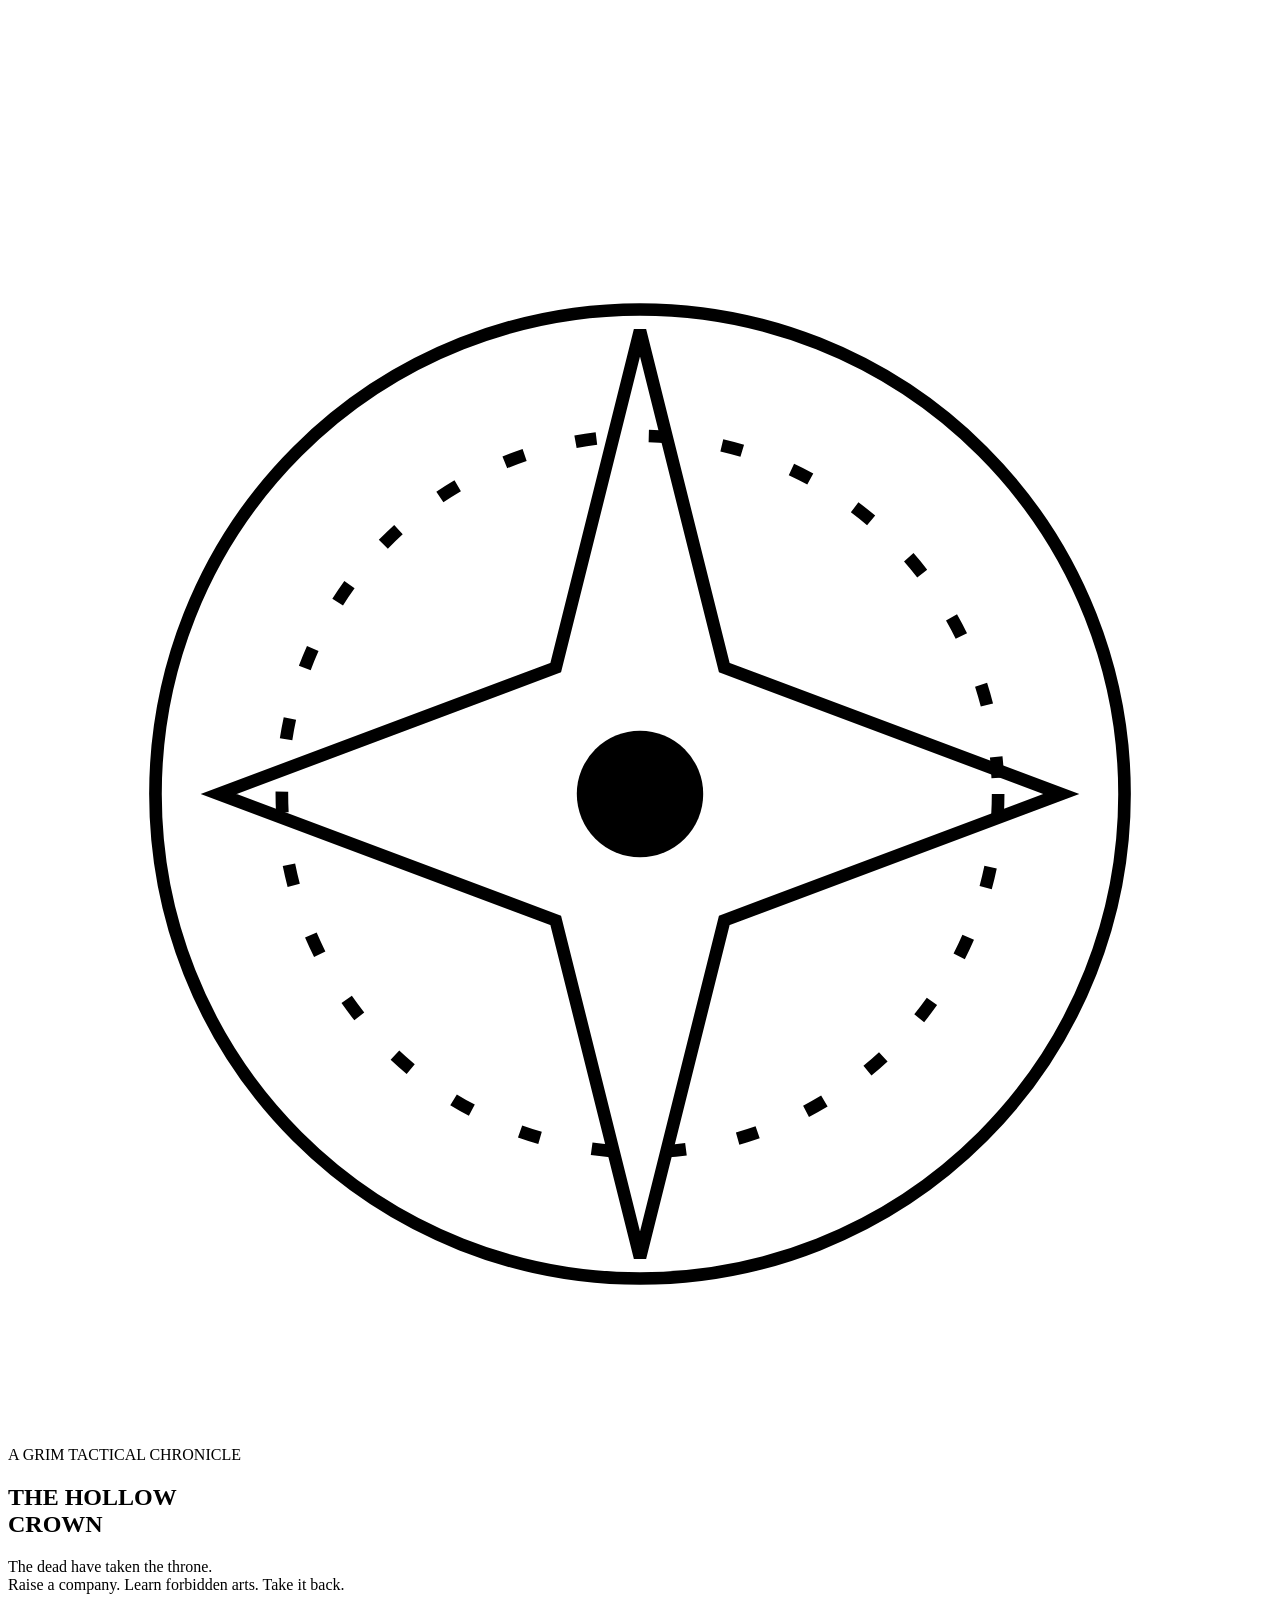
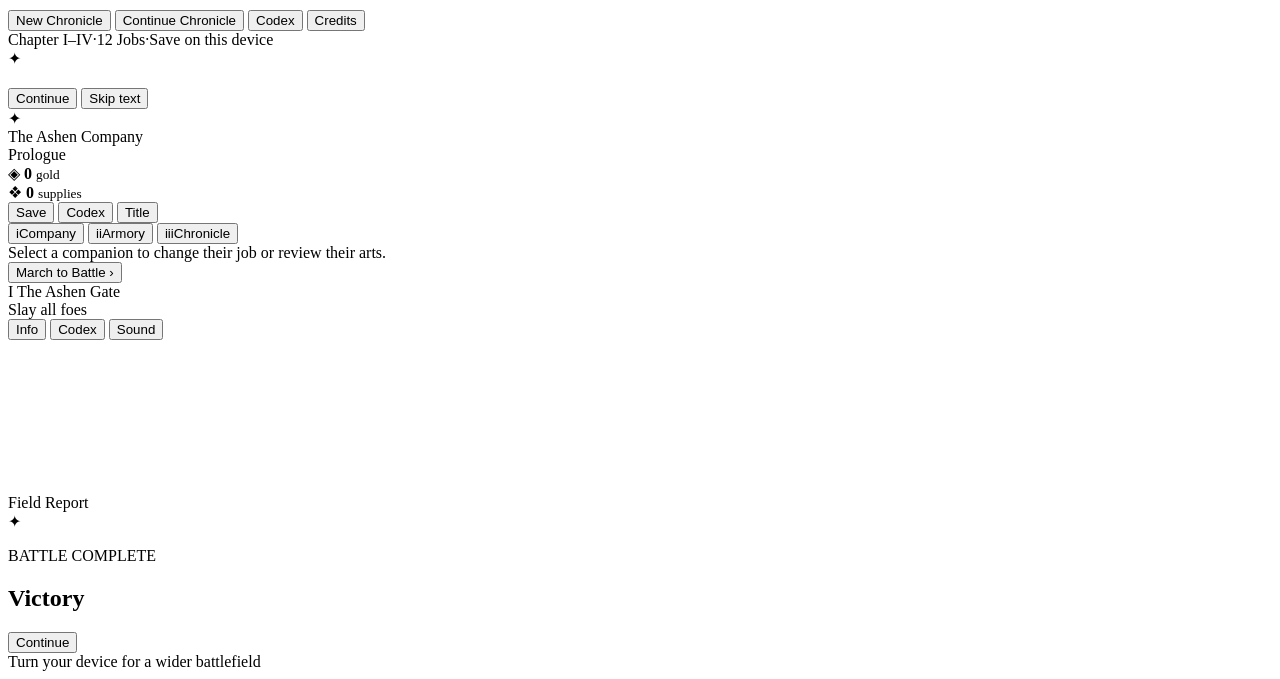
==== index.html @ 1376eee5 "Save source and v2 conversation for issue #1 Run: 41959794623 Generation: 41959794623-1793848518021" ====
<!DOCTYPE html>
<html lang="en">
<head>
  <meta charset="UTF-8" />
  <meta name="viewport" content="width=device-width, initial-scale=1.0, maximum-scale=1.0, user-scalable=no, viewport-fit=cover" />
  <meta name="theme-color" content="#08070a" />
  <meta name="description" content="The Hollow Crown — a dark tactical RPG of crumbling kingdoms, forbidden jobs, and brutal grid warfare." />
  <title>The Hollow Crown — A Grim Tactical Chronicle</title>
  <link rel="stylesheet" href="css/style.css" />
</head>
<body>
  <div id="app">

    <!-- ============ TITLE ============ -->
    <section id="title-screen" class="screen active">
      <canvas id="title-canvas" aria-hidden="true"></canvas>
      <div class="title-fog"></div>
      <div class="title-content">
        <div class="sigil" aria-hidden="true">
          <svg viewBox="0 0 120 120" fill="none" stroke="currentColor" stroke-width="1.2">
            <circle cx="60" cy="60" r="46"/><circle cx="60" cy="60" r="34" stroke-dasharray="2 5"/>
            <path d="M60 16 L68 48 L100 60 L68 72 L60 104 L52 72 L20 60 L52 48 Z"/>
            <circle cx="60" cy="60" r="6" fill="currentColor" stroke="none"/>
          </svg>
        </div>
        <p class="eyebrow">A GRIM TACTICAL CHRONICLE</p>
        <h1 class="game-title">THE HOLLOW<br /><span>CROWN</span></h1>
        <p class="tagline">The dead have taken the throne.<br />Raise a company. Learn forbidden arts. Take it back.</p>
        <nav class="title-menu" aria-label="Main menu">
          <button id="btn-new" class="menu-btn primary">New Chronicle</button>
          <button id="btn-continue" class="menu-btn">Continue Chronicle</button>
          <button id="btn-help" class="menu-btn">Codex</button>
          <button id="btn-credits" class="menu-btn">Credits</button>
        </nav>
        <div class="title-foot">
          <span>Chapter I–IV</span><span class="dot">·</span><span>12 Jobs</span><span class="dot">·</span><span>Save on this device</span>
        </div>
      </div>
      <div class="title-vignette"></div>
    </section>

    <!-- ============ STORY ============ -->
    <section id="story-screen" class="screen">
      <div class="story-frame">
        <div class="story-rune" aria-hidden="true">✦</div>
        <p class="chapter-label" id="story-label"></p>
        <h2 id="story-title"></h2>
        <div class="story-rule"></div>
        <div class="story-text" id="story-text"></div>
        <div class="story-actions">
          <button id="story-next" class="btn gold">Continue</button>
          <button id="story-skip" class="btn ghost">Skip text</button>
        </div>
        <div class="story-progress"><span id="story-progress"></span></div>
      </div>
    </section>

    <!-- ============ CAMP ============ -->
    <section id="camp-screen" class="screen">
      <header class="camp-header">
        <div class="camp-brand">
          <span class="brand-mark">✦</span>
          <div>
            <div class="camp-title">The Ashen Company</div>
            <div class="camp-sub" id="camp-chapter">Prologue</div>
          </div>
        </div>
        <div class="camp-purse">
          <div><span class="coin">◈</span> <strong id="camp-gold">0</strong> <small>gold</small></div>
          <div><span class="flask">❖</span> <strong id="camp-items">0</strong> <small>supplies</small></div>
        </div>
        <div class="camp-tools">
          <button id="btn-save" class="icon-btn" title="Save">Save</button>
          <button id="btn-camp-codex" class="icon-btn" title="Codex">Codex</button>
          <button id="btn-quit" class="icon-btn" title="Title screen">Title</button>
        </div>
      </header>
      <div class="camp-body">
        <nav class="camp-tabs" id="camp-tabs" aria-label="Camp sections">
          <button data-tab="company" class="tab active"><span>i</span>Company</button>
          <button data-tab="armory" class="tab"><span>ii</span>Armory</button>
          <button data-tab="chronicle" class="tab"><span>iii</span>Chronicle</button>
        </nav>
        <div id="camp-content" class="camp-content"></div>
      </div>
      <footer class="camp-footer">
        <div id="camp-hint" class="camp-hint">Select a companion to change their job or review their arts.</div>
        <button id="btn-deploy" class="btn gold deploy-btn">March to Battle <span class="arrow">›</span></button>
      </footer>
    </section>

    <!-- ============ BATTLE ============ -->
    <section id="battle-screen" class="screen">
      <header class="battle-header">
        <div class="battle-id">
          <span class="battle-chapter" id="battle-chapter">I</span>
          <span class="battle-name" id="battle-name">The Ashen Gate</span>
        </div>
        <div class="battle-objective" id="battle-objective">Slay all foes</div>
        <div class="battle-tools">
          <button id="btn-battle-info" class="icon-btn" title="Unit details">Info</button>
          <button id="btn-battle-codex" class="icon-btn" title="Codex">Codex</button>
          <button id="btn-battle-sound" class="icon-btn" title="Sound">Sound</button>
        </div>
      </header>
      <div class="turn-order" id="turn-order" aria-label="Turn order"></div>
      <div class="battle-main">
        <aside id="side-info" class="side-info"></aside>
        <div id="board-wrap" class="board-wrap">
          <canvas id="board"></canvas>
          <div id="turn-banner" class="turn-banner"></div>
          <div id="forecast" class="forecast hidden"></div>
          <div id="battle-hint" class="battle-hint"></div>
          <div id="mobile-info" class="mobile-info"></div>
        </div>
        <aside id="combat-log" class="combat-log">
          <div class="log-head">Field Report</div>
          <div id="log-list" class="log-list"></div>
        </aside>
      </div>
      <div id="action-dock" class="action-dock"></div>
      <div id="toast" class="toast"></div>
    </section>

    <!-- ============ RESULT ============ -->
    <section id="result-screen" class="screen">
      <div class="result-frame">
        <div class="result-mark" id="result-mark">✦</div>
        <p class="chapter-label" id="result-label">BATTLE COMPLETE</p>
        <h2 id="result-title">Victory</h2>
        <div class="story-rule"></div>
        <div id="result-body" class="result-body"></div>
        <div class="story-actions">
          <button id="result-next" class="btn gold">Continue</button>
        </div>
      </div>
    </section>

    <div id="modal-root" class="modal-root hidden" role="dialog" aria-modal="true"></div>
    <div id="rotate-hint" class="rotate-hint">Turn your device for a wider battlefield</div>
  </div>
  <script type="module" src="js/main.js"></script>
</body>
</html>
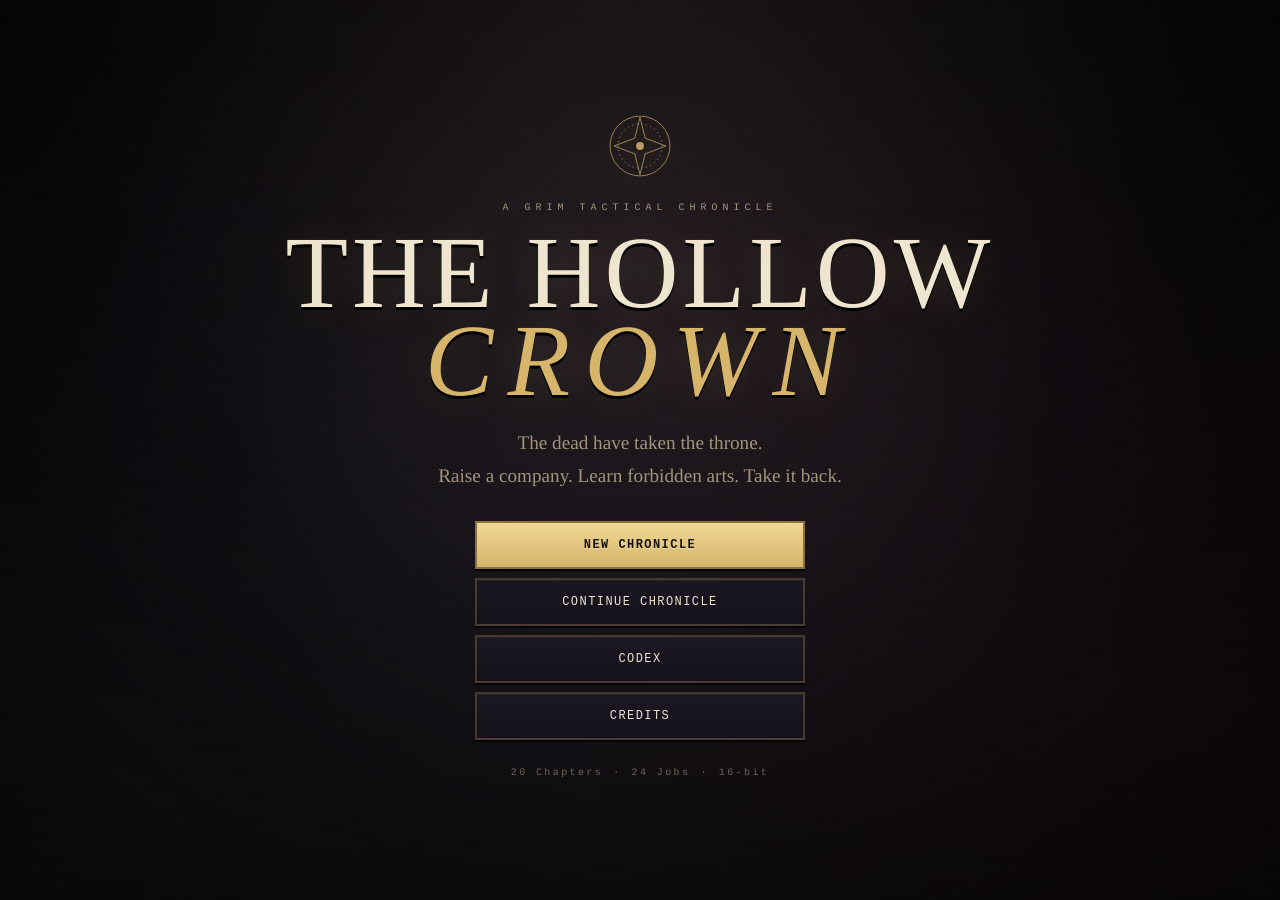
==== commit 9196ca4c: "Save source and v2 conversation for issue #2 Run: 41965320996 Generation: 41965320996-1793853448889" ====
--- a/index.html
+++ b/index.html
@@ -33,7 +33,7 @@
           <button id="btn-credits" class="menu-btn">Credits</button>
         </nav>
         <div class="title-foot">
-          <span>Chapter I–IV</span><span class="dot">·</span><span>12 Jobs</span><span class="dot">·</span><span>Save on this device</span>
+          <span>20 Chapters</span><span class="dot">·</span><span>24 Jobs</span><span class="dot">·</span><span>16-bit</span>
         </div>
       </div>
       <div class="title-vignette"></div>
@@ -46,7 +46,13 @@
         <p class="chapter-label" id="story-label"></p>
         <h2 id="story-title"></h2>
         <div class="story-rule"></div>
-        <div class="story-text" id="story-text"></div>
+        <div class="dialogue-wrap">
+          <canvas id="story-portrait" class="story-portrait" aria-hidden="true"></canvas>
+          <div class="dialogue-main">
+            <div class="story-speaker" id="story-speaker"></div>
+            <div class="story-text" id="story-text"></div>
+          </div>
+        </div>
         <div class="story-actions">
           <button id="story-next" class="btn gold">Continue</button>
           <button id="story-skip" class="btn ghost">Skip text</button>
@@ -67,6 +73,7 @@
         </div>
         <div class="camp-purse">
           <div><span class="coin">◈</span> <strong id="camp-gold">0</strong> <small>gold</small></div>
+          <div><span class="seal">♛</span> <strong id="camp-seals">0</strong> <small>seals</small></div>
           <div><span class="flask">❖</span> <strong id="camp-items">0</strong> <small>supplies</small></div>
         </div>
         <div class="camp-tools">
@@ -95,9 +102,11 @@
         <div class="battle-id">
           <span class="battle-chapter" id="battle-chapter">I</span>
           <span class="battle-name" id="battle-name">The Ashen Gate</span>
+          <span class="battle-turn" id="battle-turn">Turn 1</span>
         </div>
         <div class="battle-objective" id="battle-objective">Slay all foes</div>
         <div class="battle-tools">
+          <button id="btn-battle-threat" class="icon-btn" title="Show enemy threat range">Threat</button>
           <button id="btn-battle-info" class="icon-btn" title="Unit details">Info</button>
           <button id="btn-battle-codex" class="icon-btn" title="Codex">Codex</button>
           <button id="btn-battle-sound" class="icon-btn" title="Sound">Sound</button>
--- a/css/style.css
+++ b/css/style.css
@@ -0,0 +1,670 @@
+/* ============================================================
+   THE HOLLOW CROWN — 16-bit dark fantasy UI
+   ============================================================ */
+:root {
+  --bg: #08070a;
+  --bg2: #0d0b10;
+  --panel: #14111a;
+  --panel2: #1b1722;
+  --panel3: #221d2b;
+  --ink: #ece3ce;
+  --muted: #a2947c;
+  --dim: #6f6558;
+  --gold: #d6b56a;
+  --gold2: #f0d795;
+  --gold-dim: #8a703c;
+  --blood: #a3444a;
+  --blood2: #d2666a;
+  --teal: #79c0b4;
+  --teal-dim: #3c6f68;
+  --violet: #9b86c4;
+  --line: rgba(214, 181, 106, 0.24);
+  --line2: rgba(214, 181, 106, 0.5);
+  --shadow: 0 10px 30px rgba(0, 0, 0, 0.55);
+  --ui: "Courier New", "Cascadia Mono", ui-monospace, monospace;
+  --prose: "Iowan Old Style", "Palatino Linotype", Palatino, Georgia, serif;
+}
+
+* { box-sizing: border-box; }
+html, body { height: 100%; }
+body {
+  margin: 0;
+  background: var(--bg);
+  color: var(--ink);
+  font-family: var(--ui);
+  font-size: 14px;
+  line-height: 1.5;
+  overflow: hidden;
+  -webkit-font-smoothing: none;
+  text-rendering: geometricPrecision;
+}
+button, select, input { font: inherit; color: inherit; }
+button { cursor: pointer; }
+::selection { background: var(--gold); color: #120f14; }
+
+#app {
+  position: relative;
+  width: 100vw;
+  height: 100dvh;
+  overflow: hidden;
+  isolation: isolate;
+}
+#app::after {
+  content: "";
+  position: fixed;
+  inset: 0;
+  pointer-events: none;
+  z-index: 9999;
+  background: repeating-linear-gradient(
+    to bottom,
+    rgba(255, 255, 255, 0.035) 0px,
+    rgba(255, 255, 255, 0.035) 1px,
+    transparent 1px,
+    transparent 3px
+  );
+  mix-blend-mode: overlay;
+  opacity: 0.55;
+}
+.hidden { display: none !important; }
+
+/* ---------- screens ---------- */
+.screen {
+  position: absolute;
+  inset: 0;
+  display: none;
+  flex-direction: column;
+  min-height: 0;
+}
+.screen.active { display: flex; animation: screenIn 0.35s ease both; }
+@keyframes screenIn {
+  from { opacity: 0; transform: translateY(6px); }
+  to { opacity: 1; transform: none; }
+}
+
+/* ---------- pixel controls ---------- */
+.btn, .menu-btn, .icon-btn, .tab, .dock-btn, .buy-btn, .mtab {
+  position: relative;
+  border: 2px solid var(--line);
+  background: linear-gradient(180deg, var(--panel2), var(--panel));
+  color: var(--ink);
+  text-transform: uppercase;
+  letter-spacing: 0.12em;
+  font-size: 11px;
+  padding: 10px 16px;
+  box-shadow: inset 0 1px 0 rgba(255, 255, 255, 0.05), 0 2px 0 #050407;
+  transition: border-color 0.15s, color 0.15s, transform 0.08s, background 0.15s;
+}
+.btn:hover, .menu-btn:hover, .icon-btn:hover, .dock-btn:hover, .buy-btn:hover, .mtab:hover {
+  border-color: var(--gold);
+  color: var(--gold2);
+  background: linear-gradient(180deg, #241e2c, #17131d);
+}
+.btn:active, .menu-btn:active, .icon-btn:active, .dock-btn:active, .buy-btn:active {
+  transform: translateY(2px);
+  box-shadow: none;
+}
+.btn.gold, .menu-btn.primary {
+  border-color: var(--gold-dim);
+  color: #171208;
+  background: linear-gradient(180deg, var(--gold2), var(--gold));
+  font-weight: 700;
+  text-shadow: 0 1px 0 rgba(255, 255, 255, 0.35);
+}
+.btn.gold:hover, .menu-btn.primary:hover {
+  background: linear-gradient(180deg, #ffe9b6, #e8c98a);
+  color: #0b0805;
+}
+.btn.ghost { background: transparent; color: var(--muted); }
+.btn.danger { border-color: rgba(163, 68, 74, 0.6); color: var(--blood2); }
+.btn:disabled, .dock-btn:disabled, .buy-btn:disabled {
+  opacity: 0.38;
+  cursor: not-allowed;
+  transform: none;
+}
+.icon-btn { padding: 7px 10px; font-size: 10px; letter-spacing: 0.08em; }
+:focus-visible { outline: 2px solid var(--gold2); outline-offset: 2px; }
+
+/* ============================================================
+   TITLE
+   ============================================================ */
+#title-screen { overflow: hidden; background: radial-gradient(ellipse at 50% 30%, #18121b 0%, #08070a 68%); }
+#title-canvas { position: absolute; inset: 0; width: 100%; height: 100%; }
+.title-fog {
+  position: absolute; inset: -20%;
+  background:
+    radial-gradient(ellipse at 20% 80%, rgba(121, 192, 180, 0.06), transparent 55%),
+    radial-gradient(ellipse at 80% 70%, rgba(163, 68, 74, 0.08), transparent 50%),
+    radial-gradient(ellipse at 50% 10%, rgba(214, 181, 106, 0.08), transparent 45%);
+  animation: fogDrift 22s ease-in-out infinite alternate;
+  pointer-events: none;
+}
+@keyframes fogDrift {
+  from { transform: translate3d(-2%, 1%, 0) scale(1); }
+  to { transform: translate3d(2%, -1%, 0) scale(1.05); }
+}
+.title-vignette {
+  position: absolute; inset: 0; pointer-events: none;
+  background: radial-gradient(ellipse at 50% 45%, transparent 30%, rgba(0, 0, 0, 0.55) 100%);
+}
+.title-content {
+  position: relative; z-index: 2; margin: auto; text-align: center;
+  padding: 28px 20px 40px; max-width: 760px;
+  display: flex; flex-direction: column; align-items: center;
+}
+.sigil { width: 78px; height: 78px; color: var(--gold); opacity: 0.85; margin-bottom: 16px; filter: drop-shadow(0 0 12px rgba(214, 181, 106, 0.35)); animation: sigilPulse 6s ease-in-out infinite; }
+.sigil svg { width: 100%; height: 100%; }
+@keyframes sigilPulse { 0%,100% { transform: rotate(0deg); opacity: 0.7; } 50% { transform: rotate(8deg); opacity: 1; } }
+.eyebrow { margin: 0 0 14px; color: var(--muted); font-size: 10px; letter-spacing: 0.5em; }
+.game-title {
+  margin: 0; font-family: var(--prose); font-weight: 500;
+  font-size: clamp(2.9rem, 9vw, 6.4rem); line-height: 0.86; letter-spacing: 0.04em;
+  color: #efe5cf; text-shadow: 0 3px 0 #000, 0 0 40px rgba(214, 181, 106, 0.18);
+}
+.game-title span { color: var(--gold); font-style: italic; letter-spacing: 0.14em; }
+.tagline { margin: 22px 0 28px; color: var(--muted); font-family: var(--prose); font-size: clamp(0.95rem, 2.4vw, 1.2rem); line-height: 1.7; }
+.title-menu { display: flex; flex-direction: column; gap: 9px; width: min(330px, 84vw); }
+.title-menu .menu-btn { padding: 13px 18px; font-size: 12px; }
+.title-foot { margin-top: 26px; color: var(--dim); font-size: 10px; letter-spacing: 0.24em; display: flex; gap: 10px; flex-wrap: wrap; justify-content: center; }
+.title-foot .dot { color: var(--gold-dim); }
+
+/* ============================================================
+   STORY / DIALOGUE
+   ============================================================ */
+#story-screen {
+  background:
+    linear-gradient(rgba(8, 7, 10, 0.6), rgba(8, 7, 10, 0.94)),
+    radial-gradient(ellipse at 50% 20%, #241c2b, #08070a 70%);
+  align-items: center; justify-content: center; padding: 20px;
+}
+.story-frame {
+  width: min(900px, 96vw); max-height: 94dvh; overflow: auto;
+  background: linear-gradient(180deg, rgba(22, 18, 28, 0.96), rgba(12, 10, 16, 0.98));
+  border: 2px solid var(--line);
+  box-shadow: var(--shadow), inset 0 0 60px rgba(0, 0, 0, 0.5);
+  padding: clamp(18px, 4vw, 38px);
+  position: relative;
+}
+.story-frame::before, .story-frame::after {
+  content: ""; position: absolute; width: 16px; height: 16px; border: 2px solid var(--gold-dim);
+}
+.story-frame::before { left: 6px; top: 6px; border-right: 0; border-bottom: 0; }
+.story-frame::after { right: 6px; bottom: 6px; border-left: 0; border-top: 0; }
+.story-rune { color: var(--gold); font-size: 18px; letter-spacing: 0.4em; margin-bottom: 10px; }
+.chapter-label { margin: 0 0 8px; color: var(--gold); font-size: 10px; letter-spacing: 0.3em; }
+#story-title { margin: 0; font-family: var(--prose); font-weight: 500; font-size: clamp(1.7rem, 4.5vw, 2.8rem); color: #f3ead8; letter-spacing: 0.02em; }
+.story-rule { height: 1px; background: linear-gradient(90deg, var(--line2), transparent); margin: 18px 0; }
+.dialogue-wrap { display: flex; gap: 20px; align-items: flex-start; min-height: 190px; }
+.story-portrait {
+  width: 132px; height: 152px; flex: 0 0 auto; image-rendering: pixelated;
+  background: #0a0810; border: 2px solid var(--line);
+}
+.story-speaker { min-height: 22px; color: var(--gold2); font-size: 12px; letter-spacing: 0.16em; text-transform: uppercase; margin-bottom: 8px; }
+.story-text { font-family: var(--prose); font-size: clamp(1rem, 2.3vw, 1.18rem); line-height: 1.85; color: #d9cfbb; white-space: pre-wrap; }
+.story-text .narration { color: #b9ad99; font-style: italic; }
+.story-text .cursor { display: inline-block; width: 8px; height: 1em; background: var(--gold); vertical-align: -2px; animation: blink 0.8s steps(1) infinite; }
+@keyframes blink { 50% { opacity: 0; } }
+.story-actions { display: flex; gap: 10px; margin-top: 22px; flex-wrap: wrap; }
+.story-progress { height: 2px; background: rgba(255, 255, 255, 0.06); margin-top: 18px; }
+.story-progress span { display: block; height: 100%; width: 0; background: var(--gold); transition: width 0.3s; }
+
+/* ============================================================
+   CAMP
+   ============================================================ */
+#camp-screen { background: radial-gradient(ellipse at 50% 0%, #1b1522, #08070a 70%); }
+.camp-header {
+  display: flex; align-items: center; gap: 18px; flex-wrap: wrap;
+  padding: 12px clamp(12px, 3vw, 26px);
+  border-bottom: 2px solid var(--line);
+  background: linear-gradient(180deg, rgba(24, 19, 31, 0.98), rgba(13, 11, 17, 0.98));
+  z-index: 3;
+}
+.camp-brand { display: flex; align-items: center; gap: 12px; min-width: 220px; }
+.brand-mark {
+  width: 38px; height: 38px; display: grid; place-items: center;
+  border: 2px solid var(--gold-dim); color: var(--gold); font-size: 18px;
+  background: #100d15; box-shadow: inset 0 0 12px rgba(214, 181, 106, 0.12);
+}
+.camp-title { font-family: var(--prose); font-size: 17px; letter-spacing: 0.04em; }
+.camp-sub { color: var(--muted); font-size: 10px; letter-spacing: 0.18em; text-transform: uppercase; margin-top: 2px; }
+.camp-purse { display: flex; gap: 16px; flex-wrap: wrap; margin-left: auto; color: var(--muted); font-size: 11px; }
+.camp-purse strong { color: var(--gold2); font-size: 14px; }
+.camp-purse .coin { color: var(--gold); }
+.camp-purse .seal { color: var(--violet); }
+.camp-purse .flask { color: var(--teal); }
+.camp-purse small { color: var(--dim); }
+.camp-tools { display: flex; gap: 6px; }
+.camp-body { flex: 1; min-height: 0; display: flex; flex-direction: column; }
+.camp-tabs { display: flex; gap: 0; border-bottom: 2px solid var(--line); padding: 0 clamp(12px, 3vw, 26px); background: rgba(9, 8, 12, 0.55); overflow-x: auto; }
+.tab { border: 0; border-bottom: 2px solid transparent; background: transparent; box-shadow: none; padding: 12px 18px; color: var(--dim); display: flex; align-items: center; gap: 8px; white-space: nowrap; }
+.tab span { color: var(--gold-dim); font-size: 9px; }
+.tab.active { color: var(--gold2); border-bottom-color: var(--gold); background: linear-gradient(180deg, rgba(214, 181, 106, 0.06), transparent); }
+.camp-content { flex: 1; min-height: 0; overflow: auto; padding: clamp(14px, 3vw, 28px); }
+.camp-footer {
+  display: flex; align-items: center; gap: 16px; flex-wrap: wrap;
+  padding: 10px clamp(12px, 3vw, 26px);
+  border-top: 2px solid var(--line);
+  background: linear-gradient(0deg, rgba(20, 16, 26, 0.98), rgba(11, 9, 15, 0.98));
+}
+.camp-hint { color: var(--muted); font-size: 11px; flex: 1; min-width: 180px; }
+.deploy-btn { padding: 12px 22px; }
+.deploy-btn .arrow { font-size: 16px; margin-left: 6px; }
+
+/* company */
+.company-layout { display: grid; grid-template-columns: minmax(0, 1fr) 310px; gap: 20px; align-items: start; }
+.company-grid { display: grid; grid-template-columns: repeat(auto-fill, minmax(230px, 1fr)); gap: 12px; }
+.unit-card {
+  position: relative; display: grid; grid-template-columns: 54px 1fr; gap: 10px;
+  padding: 12px; border: 2px solid var(--line);
+  background: linear-gradient(180deg, rgba(31, 26, 40, 0.9), rgba(16, 13, 21, 0.9));
+  cursor: pointer; transition: border-color 0.15s, transform 0.12s, background 0.15s;
+}
+.unit-card:hover { border-color: var(--gold-dim); transform: translateY(-2px); background: linear-gradient(180deg, rgba(39, 32, 49, 0.95), rgba(20, 16, 26, 0.95)); }
+.unit-card.undeployed { opacity: 0.58; }
+.unit-sigil {
+  width: 54px; height: 62px; display: grid; place-items: center;
+  border: 2px solid var(--line); background: #0c0a11; color: var(--gold2);
+  font-size: 24px; position: relative; overflow: hidden;
+}
+.unit-sigil::after { content: ""; position: absolute; inset: auto 0 0; height: 18px; background: linear-gradient(0deg, rgba(214, 181, 106, 0.16), transparent); }
+.unit-meta h3 { margin: 0; font-family: var(--prose); font-size: 16px; font-weight: 500; }
+.unit-meta .unit-job { color: var(--muted); font-size: 10px; letter-spacing: 0.08em; text-transform: uppercase; margin-top: 2px; }
+.unit-bars { margin-top: 8px; display: grid; gap: 4px; }
+.bar { height: 5px; background: rgba(255, 255, 255, 0.07); border: 1px solid rgba(0, 0, 0, 0.4); overflow: hidden; }
+.bar-fill { height: 100%; transition: width 0.2s; }
+.bar-fill.hp { background: linear-gradient(90deg, #5d8c6a, #8fc09a); }
+.bar-fill.mp { background: linear-gradient(90deg, #3f5d8c, #7d9fd0); }
+.unit-tags { display: flex; gap: 6px; flex-wrap: wrap; margin-top: 8px; }
+.tag { font-size: 9px; letter-spacing: 0.08em; text-transform: uppercase; padding: 2px 6px; border: 1px solid var(--line); color: var(--muted); background: rgba(0, 0, 0, 0.2); }
+.tag.march { color: var(--teal); border-color: var(--teal-dim); }
+.tag.promoted { color: var(--violet); border-color: rgba(155, 134, 196, 0.45); }
+.tag.seal { color: var(--gold2); border-color: var(--gold-dim); }
+.company-side { display: grid; gap: 12px; position: sticky; top: 0; }
+.brief-card, .panel-card {
+  border: 2px solid var(--line); background: linear-gradient(180deg, rgba(28, 23, 37, 0.9), rgba(14, 12, 19, 0.92));
+  padding: 14px;
+}
+.brief-card h3, .panel-card h3 { margin: 0 0 8px; color: var(--gold); font-size: 11px; letter-spacing: 0.2em; text-transform: uppercase; }
+.brief-card .brief-title { font-family: var(--prose); font-size: 19px; margin-bottom: 4px; }
+.brief-card p { color: var(--muted); font-size: 11px; margin: 6px 0; }
+.brief-row { display: flex; justify-content: space-between; gap: 10px; padding: 5px 0; border-bottom: 1px dashed rgba(255, 255, 255, 0.06); font-size: 11px; }
+.brief-row span { color: var(--dim); }
+.brief-row strong { color: var(--ink); font-weight: 500; }
+
+/* armory */
+.armory-head { display: flex; justify-content: space-between; gap: 12px; align-items: end; flex-wrap: wrap; margin-bottom: 14px; }
+.armory-head h2, .chronicle-head h2 { margin: 0; font-family: var(--prose); font-weight: 500; font-size: 24px; }
+.armory-head p, .chronicle-head p { margin: 4px 0 0; color: var(--muted); font-size: 11px; }
+.shop-grid { display: grid; grid-template-columns: repeat(auto-fill, minmax(250px, 1fr)); gap: 10px; }
+.shop-card {
+  display: grid; grid-template-columns: 42px 1fr auto; gap: 10px; align-items: center;
+  border: 2px solid var(--line); padding: 10px; background: rgba(19, 16, 25, 0.82);
+}
+.item-glyph {
+  width: 42px; height: 42px; display: grid; place-items: center;
+  border: 2px solid var(--line); color: var(--gold); font-size: 18px; background: #0b0910;
+}
+.item-meta h4 { margin: 0; font-family: var(--prose); font-weight: 500; font-size: 14px; }
+.item-meta .item-stats { color: var(--teal); font-size: 10px; margin-top: 2px; }
+.item-meta .item-desc { color: var(--dim); font-size: 10px; margin-top: 2px; }
+.item-meta .owned { color: var(--muted); font-size: 9px; }
+.price { color: var(--gold2); font-size: 11px; text-align: right; }
+.buy-btn { padding: 7px 9px; font-size: 9px; margin-top: 5px; }
+.shop-locked { opacity: 0.4; }
+.shop-locked .buy-btn { pointer-events: none; }
+
+/* chronicle */
+.chronicle-head { display: flex; justify-content: space-between; gap: 14px; flex-wrap: wrap; margin-bottom: 16px; }
+.chronicle-layout { display: grid; grid-template-columns: minmax(0, 1fr) 300px; gap: 18px; align-items: start; }
+.map-track { display: grid; gap: 8px; }
+.map-node { display: grid; grid-template-columns: 46px 1fr auto; gap: 12px; align-items: center; padding: 10px 12px; border: 2px solid var(--line); background: rgba(18, 15, 24, 0.82); }
+.map-node.current { border-color: var(--gold); background: linear-gradient(90deg, rgba(214, 181, 106, 0.1), rgba(18, 15, 24, 0.9)); }
+.map-node.cleared { opacity: 0.66; }
+.map-node.locked { opacity: 0.36; }
+.node-dot { width: 34px; height: 34px; display: grid; place-items: center; border: 2px solid var(--line); color: var(--gold); font-size: 10px; background: #0b0910; }
+.map-node.current .node-dot { border-color: var(--gold); color: #120f14; background: var(--gold); }
+.map-node.cleared .node-dot { color: var(--teal); border-color: var(--teal-dim); }
+.node-info h4 { margin: 0; font-family: var(--prose); font-weight: 500; font-size: 15px; }
+.node-info p { margin: 2px 0 0; color: var(--dim); font-size: 10px; }
+.node-meta { color: var(--muted); font-size: 9px; text-align: right; letter-spacing: 0.08em; }
+.stats-grid { display: grid; grid-template-columns: 1fr 1fr; gap: 6px; }
+.stat { border: 1px solid var(--line); padding: 7px 8px; background: rgba(0, 0, 0, 0.16); }
+.stat span { display: block; color: var(--dim); font-size: 9px; text-transform: uppercase; letter-spacing: 0.1em; }
+.stat strong { color: var(--gold2); font-size: 16px; font-weight: 500; }
+
+/* ============================================================
+   BATTLE
+   ============================================================ */
+#battle-screen { background: #08070a; }
+.battle-header {
+  display: flex; align-items: center; gap: 14px; flex-wrap: wrap;
+  padding: 8px clamp(10px, 2vw, 20px);
+  border-bottom: 2px solid var(--line);
+  background: linear-gradient(180deg, rgba(23, 18, 30, 0.98), rgba(11, 9, 15, 0.98));
+  z-index: 4;
+}
+.battle-id { display: flex; align-items: baseline; gap: 8px; min-width: 0; }
+.battle-chapter { color: var(--gold); font-size: 10px; letter-spacing: 0.18em; text-transform: uppercase; border: 1px solid var(--gold-dim); padding: 3px 6px; }
+.battle-name { font-family: var(--prose); font-size: clamp(15px, 2.4vw, 20px); white-space: nowrap; overflow: hidden; text-overflow: ellipsis; }
+.battle-turn { color: var(--dim); font-size: 9px; letter-spacing: 0.12em; text-transform: uppercase; }
+.battle-objective { color: var(--muted); font-size: 10px; letter-spacing: 0.06em; flex: 1; min-width: 140px; }
+.battle-objective::before { content: "OBJECTIVE "; color: var(--gold-dim); letter-spacing: 0.18em; }
+.battle-tools { display: flex; gap: 5px; flex-wrap: wrap; }
+.turn-order {
+  display: flex; gap: 4px; overflow-x: auto; padding: 6px clamp(10px, 2vw, 20px);
+  border-bottom: 1px solid rgba(255, 255, 255, 0.06); background: #0b0910;
+  scrollbar-width: thin;
+}
+.turn-chip {
+  flex: 0 0 auto; display: flex; align-items: center; gap: 5px;
+  border: 1px solid rgba(255, 255, 255, 0.1); padding: 3px 7px 3px 4px;
+  font-size: 9px; color: var(--muted); background: rgba(255, 255, 255, 0.02);
+  white-space: nowrap;
+}
+.turn-chip .tc-dot { width: 7px; height: 7px; background: var(--teal); box-shadow: 0 0 5px rgba(121, 192, 180, 0.6); }
+.turn-chip.enemy .tc-dot { background: var(--blood); box-shadow: 0 0 5px rgba(163, 68, 74, 0.6); }
+.turn-chip.active { border-color: var(--gold); color: var(--gold2); background: rgba(214, 181, 106, 0.1); }
+.turn-chip.active .tc-dot { background: var(--gold); }
+.turn-chip small { color: var(--dim); font-size: 8px; }
+
+.battle-main {
+  flex: 1; min-height: 0; display: grid;
+  grid-template-columns: 208px minmax(0, 1fr) 236px;
+  gap: 0;
+}
+.side-info {
+  min-height: 0; overflow: auto; border-right: 1px solid rgba(255, 255, 255, 0.07);
+  padding: 10px; background: linear-gradient(180deg, #100d16, #0b0910);
+}
+.side-info .si-portrait { width: 100%; height: 132px; image-rendering: pixelated; border: 2px solid var(--line); background: #0a0810; margin-bottom: 8px; }
+.si-name { font-family: var(--prose); font-size: 17px; }
+.si-job { color: var(--muted); font-size: 9px; text-transform: uppercase; letter-spacing: 0.1em; margin-bottom: 8px; }
+.si-bars { display: grid; gap: 5px; margin-bottom: 10px; }
+.si-bar { position: relative; height: 15px; background: #08070a; border: 1px solid rgba(255, 255, 255, 0.1); overflow: hidden; }
+.si-bar .fill { height: 100%; }
+.si-bar.hp .fill { background: linear-gradient(90deg, #4f7d5d, #87bb91); }
+.si-bar.mp .fill { background: linear-gradient(90deg, #3d5785, #7d9fd0); }
+.si-bar .txt { position: absolute; inset: 0; display: flex; align-items: center; justify-content: center; font-size: 9px; color: #fff; text-shadow: 0 1px 2px #000; }
+.si-stats { display: grid; grid-template-columns: 1fr 1fr; gap: 4px; }
+.si-stat { display: flex; justify-content: space-between; border-bottom: 1px dashed rgba(255, 255, 255, 0.06); padding: 2px 0; font-size: 10px; color: var(--muted); }
+.si-stat strong { color: var(--ink); font-weight: 500; }
+.si-status { display: flex; flex-wrap: wrap; gap: 4px; margin-top: 8px; }
+.status-pip { font-size: 8px; padding: 1px 5px; border: 1px solid var(--line); color: var(--muted); text-transform: uppercase; letter-spacing: 0.06em; }
+.status-pip.bad { color: var(--blood2); border-color: rgba(163, 68, 74, 0.45); }
+.status-pip.good { color: var(--teal); border-color: var(--teal-dim); }
+.si-note { color: var(--dim); font-size: 9px; line-height: 1.6; margin-top: 10px; border-top: 1px dashed rgba(255, 255, 255, 0.08); padding-top: 8px; }
+
+.board-wrap {
+  position: relative; min-height: 0; overflow: hidden;
+  background:
+    radial-gradient(ellipse at 50% 42%, rgba(65, 55, 42, 0.25), transparent 60%),
+    linear-gradient(180deg, #0d0b10, #060508);
+}
+#board { position: absolute; inset: 0; width: 100%; height: 100%; display: block; touch-action: none; }
+.board-wrap::after {
+  content: ""; position: absolute; inset: 0; pointer-events: none;
+  box-shadow: inset 0 0 80px rgba(0, 0, 0, 0.7);
+}
+.turn-banner {
+  position: absolute; left: 50%; top: 16%; transform: translate(-50%, -10px);
+  font-family: var(--prose); font-size: clamp(18px, 3vw, 28px); letter-spacing: 0.16em;
+  color: var(--gold2); text-transform: uppercase; text-shadow: 0 2px 0 #000, 0 0 20px rgba(214, 181, 106, 0.4);
+  opacity: 0; pointer-events: none; transition: opacity 0.25s, transform 0.25s; white-space: nowrap;
+  padding: 8px 20px; border-top: 1px solid var(--gold-dim); border-bottom: 1px solid var(--gold-dim);
+  background: rgba(8, 7, 10, 0.55);
+}
+.turn-banner.show { opacity: 1; transform: translate(-50%, 0); }
+.turn-banner.enemy { color: var(--blood2); border-color: rgba(163, 68, 74, 0.6); }
+.forecast {
+  position: absolute; z-index: 5; min-width: 170px; pointer-events: none;
+  border: 2px solid var(--line2); background: rgba(10, 8, 14, 0.96);
+  box-shadow: var(--shadow); padding: 8px 10px; font-size: 10px;
+}
+.forecast .fc-head { color: var(--gold); text-transform: uppercase; letter-spacing: 0.14em; font-size: 9px; border-bottom: 1px solid var(--line); padding-bottom: 4px; margin-bottom: 5px; }
+.forecast .fc-row { display: flex; justify-content: space-between; gap: 12px; padding: 1px 0; color: var(--muted); }
+.forecast .fc-row strong { color: var(--ink); font-weight: 500; }
+.forecast .fc-row .good { color: var(--teal); }
+.forecast .fc-row .bad { color: var(--blood2); }
+.battle-hint {
+  position: absolute; left: 50%; bottom: 12px; transform: translateX(-50%);
+  color: var(--muted); font-size: 10px; letter-spacing: 0.06em;
+  background: rgba(8, 7, 10, 0.82); border: 1px solid rgba(255, 255, 255, 0.08);
+  padding: 5px 10px; pointer-events: none; max-width: 90%; text-align: center;
+}
+.mobile-info { display: none; }
+
+.combat-log {
+  min-height: 0; display: flex; flex-direction: column;
+  border-left: 1px solid rgba(255, 255, 255, 0.07); background: linear-gradient(180deg, #100d16, #0b0910);
+}
+.log-head { padding: 8px 10px; color: var(--gold); font-size: 9px; letter-spacing: 0.2em; text-transform: uppercase; border-bottom: 1px solid var(--line); }
+.log-list { flex: 1; overflow: auto; padding: 6px 8px; font-size: 10px; line-height: 1.45; }
+.log-line { margin: 0 0 5px; color: var(--muted); padding-left: 8px; border-left: 2px solid rgba(255, 255, 255, 0.06); }
+.log-line.player { border-left-color: var(--teal-dim); }
+.log-line.enemy { border-left-color: rgba(163, 68, 74, 0.5); }
+.log-line.gold { color: var(--gold2); border-left-color: var(--gold-dim); }
+.log-line.system { color: var(--dim); font-style: italic; }
+.log-line strong { color: var(--ink); font-weight: 500; }
+
+.action-dock {
+  min-height: 76px; display: flex; align-items: center; gap: 12px; flex-wrap: wrap;
+  padding: 8px clamp(10px, 2vw, 20px);
+  border-top: 2px solid var(--line);
+  background: linear-gradient(0deg, rgba(22, 18, 29, 0.99), rgba(11, 9, 15, 0.99));
+  z-index: 3;
+}
+.dock-unit { min-width: 150px; }
+.dock-unit .du-name { font-family: var(--prose); font-size: 15px; }
+.dock-unit .du-sub { color: var(--dim); font-size: 9px; text-transform: uppercase; letter-spacing: 0.1em; }
+.dock-actions { display: flex; gap: 6px; flex-wrap: wrap; flex: 1; }
+.dock-btn { padding: 8px 12px; font-size: 10px; min-width: 82px; }
+.dock-btn.primary { border-color: var(--gold-dim); color: var(--gold2); }
+.dock-btn.cancel { border-color: rgba(163, 68, 74, 0.5); color: var(--blood2); }
+.dock-sub { display: flex; gap: 6px; flex-wrap: wrap; flex: 1; max-height: 90px; overflow: auto; }
+.dock-sub .dock-btn { min-width: 0; text-align: left; }
+.dock-sub .dock-btn small { display: block; color: var(--dim); font-size: 8px; letter-spacing: 0; text-transform: none; }
+.dock-info { color: var(--dim); font-size: 9px; max-width: 210px; line-height: 1.5; }
+.toast {
+  position: fixed; left: 50%; bottom: 100px; transform: translate(-50%, 10px);
+  background: rgba(10, 8, 14, 0.96); border: 2px solid var(--line2);
+  color: var(--gold2); padding: 8px 16px; font-size: 11px; letter-spacing: 0.05em;
+  opacity: 0; pointer-events: none; transition: opacity 0.2s, transform 0.2s; z-index: 50;
+  max-width: 90vw; text-align: center;
+}
+.toast.show { opacity: 1; transform: translate(-50%, 0); }
+
+/* ============================================================
+   RESULT
+   ============================================================ */
+#result-screen {
+  align-items: center; justify-content: center; padding: 20px;
+  background: radial-gradient(ellipse at 50% 25%, #211a2b, #08070a 72%);
+}
+.result-frame {
+  width: min(820px, 96vw); max-height: 94dvh; overflow: auto;
+  border: 2px solid var(--line); background: linear-gradient(180deg, rgba(23, 19, 31, 0.98), rgba(11, 9, 15, 0.99));
+  box-shadow: var(--shadow); padding: clamp(20px, 4vw, 38px); text-align: center; position: relative;
+}
+.result-mark { font-size: 34px; color: var(--gold); text-shadow: 0 0 24px rgba(214, 181, 106, 0.4); margin-bottom: 8px; }
+#result-title { margin: 0; font-family: var(--prose); font-weight: 500; font-size: clamp(2rem, 5vw, 3.2rem); }
+.result-body { text-align: left; margin: 16px 0 0; }
+.reward-grid { display: grid; grid-template-columns: repeat(auto-fit, minmax(130px, 1fr)); gap: 8px; margin: 14px 0; }
+.reward { border: 1px solid var(--line); padding: 8px; text-align: center; background: rgba(0, 0, 0, 0.18); }
+.reward span { display: block; color: var(--dim); font-size: 9px; text-transform: uppercase; letter-spacing: 0.1em; }
+.reward strong { color: var(--gold2); font-size: 18px; font-weight: 500; }
+.loot-list { display: flex; flex-wrap: wrap; gap: 6px; margin: 10px 0; }
+.loot-chip { border: 1px solid var(--line); padding: 4px 8px; color: var(--teal); font-size: 10px; background: rgba(121, 192, 180, 0.05); }
+.level-up-list { display: grid; gap: 5px; margin-top: 10px; }
+.level-up { border-left: 2px solid var(--gold-dim); padding: 4px 8px; color: var(--muted); font-size: 11px; background: rgba(214, 181, 106, 0.04); }
+.level-up strong { color: var(--gold2); font-weight: 500; }
+.result-note { color: var(--dim); font-size: 10px; margin-top: 12px; line-height: 1.6; }
+
+/* ============================================================
+   MODAL
+   ============================================================ */
+.modal-root {
+  position: fixed; inset: 0; z-index: 100; display: flex; align-items: center; justify-content: center;
+  background: rgba(4, 3, 6, 0.78); backdrop-filter: blur(3px); padding: 16px;
+}
+.modal-card {
+  width: min(860px, 96vw); max-height: 92dvh; overflow: auto;
+  background: linear-gradient(180deg, #191421, #0c0a11);
+  border: 2px solid var(--line2); box-shadow: var(--shadow);
+  position: relative; animation: modalIn 0.2s ease both;
+}
+@keyframes modalIn { from { opacity: 0; transform: translateY(10px) scale(0.99); } to { opacity: 1; transform: none; } }
+.modal-head {
+  display: flex; align-items: center; gap: 12px; padding: 12px 16px;
+  border-bottom: 2px solid var(--line); position: sticky; top: 0;
+  background: linear-gradient(180deg, #1d1726, #14101b); z-index: 2;
+}
+.modal-head h2 { margin: 0; font-family: var(--prose); font-weight: 500; font-size: 22px; flex: 1; }
+.modal-close { border: 2px solid var(--line); background: transparent; color: var(--muted); width: 32px; height: 32px; font-size: 16px; line-height: 1; }
+.modal-close:hover { border-color: var(--gold); color: var(--gold2); }
+.modal-body { padding: 16px; }
+.modal-tabs { display: flex; gap: 4px; flex-wrap: wrap; margin-bottom: 14px; }
+.mtab { padding: 7px 10px; font-size: 9px; }
+.mtab.active { border-color: var(--gold); color: var(--gold2); background: rgba(214, 181, 106, 0.08); }
+.unit-summary { display: grid; grid-template-columns: 130px 1fr; gap: 16px; align-items: start; }
+.unit-summary canvas { width: 130px; height: 150px; image-rendering: pixelated; border: 2px solid var(--line); }
+.us-name { font-family: var(--prose); font-size: 24px; }
+.us-sub { color: var(--muted); font-size: 10px; text-transform: uppercase; letter-spacing: 0.1em; margin-bottom: 8px; }
+.us-bio { color: var(--dim); font-size: 10px; line-height: 1.6; margin: 8px 0; }
+.us-stats { display: grid; grid-template-columns: repeat(4, 1fr); gap: 4px; margin-top: 8px; }
+.us-stat { border: 1px solid var(--line); padding: 5px; text-align: center; }
+.us-stat span { display: block; color: var(--dim); font-size: 8px; text-transform: uppercase; }
+.us-stat strong { color: var(--ink); font-weight: 500; }
+.section-title { margin: 18px 0 8px; color: var(--gold); font-size: 10px; letter-spacing: 0.2em; text-transform: uppercase; border-bottom: 1px solid var(--line); padding-bottom: 5px; }
+.job-grid { display: grid; grid-template-columns: repeat(auto-fill, minmax(150px, 1fr)); gap: 6px; }
+.job-card {
+  border: 2px solid var(--line); padding: 8px; background: rgba(0, 0, 0, 0.16); cursor: pointer;
+  text-align: left; position: relative;
+}
+.job-card:hover { border-color: var(--gold-dim); }
+.job-card.active { border-color: var(--gold); background: rgba(214, 181, 106, 0.08); }
+.job-card .jc-name { font-family: var(--prose); font-size: 14px; }
+.job-card .jc-role { color: var(--dim); font-size: 8px; text-transform: uppercase; letter-spacing: 0.1em; }
+.job-card .jc-rank { position: absolute; right: 6px; top: 6px; color: var(--gold-dim); font-size: 8px; }
+.job-card .jc-bonus { color: var(--teal); font-size: 9px; margin-top: 4px; }
+.job-card.locked { opacity: 0.35; cursor: not-allowed; }
+.art-list { display: grid; gap: 5px; }
+.art-row {
+  display: grid; grid-template-columns: 1fr auto; gap: 8px; align-items: center;
+  border: 1px solid var(--line); padding: 7px 9px; background: rgba(0, 0, 0, 0.14);
+}
+.art-row.learned { border-color: rgba(121, 192, 180, 0.3); }
+.art-row .ar-name { font-family: var(--prose); font-size: 14px; }
+.art-row .ar-desc { color: var(--dim); font-size: 9px; line-height: 1.4; }
+.art-row .ar-meta { color: var(--muted); font-size: 9px; margin-top: 2px; }
+.art-row .ar-meta .mp { color: #7d9fd0; }
+.art-row .ar-meta .jp { color: var(--gold); }
+.art-row .ar-state { color: var(--teal); font-size: 9px; text-transform: uppercase; letter-spacing: 0.08em; }
+.gear-grid { display: grid; gap: 8px; }
+.gear-row { display: grid; grid-template-columns: 100px 1fr; gap: 8px; align-items: center; }
+.gear-row label { color: var(--muted); font-size: 9px; text-transform: uppercase; letter-spacing: 0.1em; }
+.gear-row select {
+  width: 100%; background: #0c0a11; border: 2px solid var(--line); color: var(--ink);
+  padding: 7px 8px; font-size: 11px;
+}
+.gear-row select:hover { border-color: var(--gold-dim); }
+.promote-box { border: 2px solid var(--gold-dim); padding: 10px; background: rgba(214, 181, 106, 0.05); margin-top: 12px; }
+.promote-box h4 { margin: 0 0 4px; color: var(--gold2); font-family: var(--prose); font-weight: 500; font-size: 16px; }
+.promote-box p { margin: 0 0 8px; color: var(--muted); font-size: 10px; line-height: 1.5; }
+.promote-box .req { color: var(--dim); font-size: 9px; }
+.empty { color: var(--dim); font-size: 11px; font-style: italic; padding: 10px 0; }
+.codex-tabs { display: flex; gap: 5px; flex-wrap: wrap; margin-bottom: 12px; }
+.codex-entry { border: 1px solid var(--line); padding: 10px; margin-bottom: 7px; background: rgba(0, 0, 0, 0.14); }
+.codex-entry h4 { margin: 0 0 4px; color: var(--gold); font-family: var(--prose); font-weight: 500; font-size: 16px; }
+.codex-entry p { margin: 0; color: var(--muted); font-size: 11px; line-height: 1.65; }
+.codex-job { display: grid; grid-template-columns: 1fr auto; gap: 6px; border-bottom: 1px solid rgba(255, 255, 255, 0.06); padding: 6px 0; }
+.codex-job .cj-name { color: var(--ink); font-family: var(--prose); font-size: 14px; }
+.codex-job .cj-role { color: var(--dim); font-size: 9px; text-transform: uppercase; }
+.codex-job .cj-arts { color: var(--muted); font-size: 9px; grid-column: 1 / -1; }
+.dialog-text { color: var(--muted); font-size: 12px; line-height: 1.65; }
+.dialog-actions { display: flex; gap: 8px; justify-content: flex-end; margin-top: 16px; flex-wrap: wrap; }
+.deploy-list { display: grid; gap: 6px; margin-top: 10px; }
+.deploy-row { display: grid; grid-template-columns: 1fr auto; gap: 10px; align-items: center; border: 1px solid var(--line); padding: 7px 9px; }
+.deploy-row .dr-name { font-family: var(--prose); font-size: 14px; }
+.deploy-row .dr-sub { color: var(--dim); font-size: 9px; }
+.deploy-row .dr-toggle { padding: 5px 9px; font-size: 9px; }
+.deploy-row.on { border-color: var(--teal-dim); background: rgba(121, 192, 180, 0.05); }
+
+/* ============================================================
+   RESPONSIVE
+   ============================================================ */
+@media (max-width: 1080px) {
+  .battle-main { grid-template-columns: 180px minmax(0, 1fr) 200px; }
+  .company-layout, .chronicle-layout { grid-template-columns: 1fr; }
+  .company-side { position: static; grid-template-columns: 1fr 1fr; }
+}
+@media (max-width: 860px) {
+  .battle-main { grid-template-columns: 1fr; }
+  .side-info { display: none; }
+  .combat-log { display: none; }
+  .mobile-info {
+    display: block; position: absolute; left: 8px; right: 8px; bottom: 8px;
+    background: rgba(8, 7, 10, 0.82); border: 1px solid rgba(255, 255, 255, 0.08);
+    padding: 5px 8px; font-size: 9px; color: var(--muted); pointer-events: none;
+  }
+  .battle-hint { bottom: 38px; }
+  .company-side { grid-template-columns: 1fr; }
+  .camp-header { gap: 10px; }
+  .camp-purse { margin-left: 0; }
+  .camp-tools { margin-left: auto; }
+}
+@media (max-width: 620px) {
+  body { font-size: 13px; }
+  .title-content { padding-top: 18px; }
+  .sigil { width: 58px; height: 58px; margin-bottom: 10px; }
+  .tagline { margin: 16px 0 20px; }
+  .story-frame { padding: 16px; }
+  .dialogue-wrap { flex-direction: column; gap: 12px; }
+  .story-portrait { width: 86px; height: 98px; }
+  .camp-header { padding: 8px 10px; }
+  .camp-brand { min-width: 0; }
+  .camp-title { font-size: 15px; }
+  .camp-purse { gap: 10px; font-size: 10px; }
+  .camp-purse strong { font-size: 12px; }
+  .camp-tools .icon-btn { padding: 6px 7px; font-size: 9px; }
+  .camp-content { padding: 10px; }
+  .company-grid { grid-template-columns: 1fr; }
+  .unit-card { grid-template-columns: 46px 1fr; }
+  .unit-sigil { width: 46px; height: 54px; }
+  .camp-footer { padding: 8px 10px; }
+  .camp-hint { display: none; }
+  .deploy-btn { width: 100%; }
+  .battle-header { padding: 6px 8px; gap: 6px; }
+  .battle-objective { order: 3; flex-basis: 100%; font-size: 9px; }
+  .battle-tools { margin-left: auto; }
+  .battle-tools .icon-btn { padding: 5px 6px; font-size: 8px; }
+  .turn-order { padding: 4px 8px; }
+  .action-dock { padding: 6px 8px; gap: 6px; min-height: 66px; }
+  .dock-unit { min-width: 100px; }
+  .dock-unit .du-name { font-size: 13px; }
+  .dock-btn { padding: 7px 8px; min-width: 64px; font-size: 9px; }
+  .dock-info { display: none; }
+  .log-line { font-size: 9px; }
+  .reward-grid { grid-template-columns: 1fr 1fr; }
+  .us-stats { grid-template-columns: repeat(3, 1fr); }
+  .unit-summary { grid-template-columns: 96px 1fr; gap: 10px; }
+  .unit-summary canvas { width: 96px; height: 116px; }
+  .modal-body { padding: 12px; }
+  .gear-row { grid-template-columns: 84px 1fr; }
+  .toast { bottom: 84px; }
+}
+@media (max-height: 620px) and (orientation: landscape) {
+  .camp-header { padding-top: 5px; padding-bottom: 5px; }
+  .camp-tabs .tab { padding: 8px 14px; }
+  .camp-footer { padding-top: 6px; padding-bottom: 6px; }
+  .action-dock { min-height: 58px; }
+  .story-frame { max-height: 96dvh; padding: 16px 24px; }
+  .dialogue-wrap { min-height: 120px; }
+}
+@media (prefers-reduced-motion: reduce) {
+  *, *::before, *::after { animation-duration: 0.001ms !important; animation-iteration-count: 1 !important; transition-duration: 0.001ms !important; }
+}
+
+/* thin scrollbars */
+* { scrollbar-width: thin; scrollbar-color: #3a3244 transparent; }
+*::-webkit-scrollbar { width: 8px; height: 8px; }
+*::-webkit-scrollbar-thumb { background: #3a3244; }
+*::-webkit-scrollbar-track { background: transparent; }
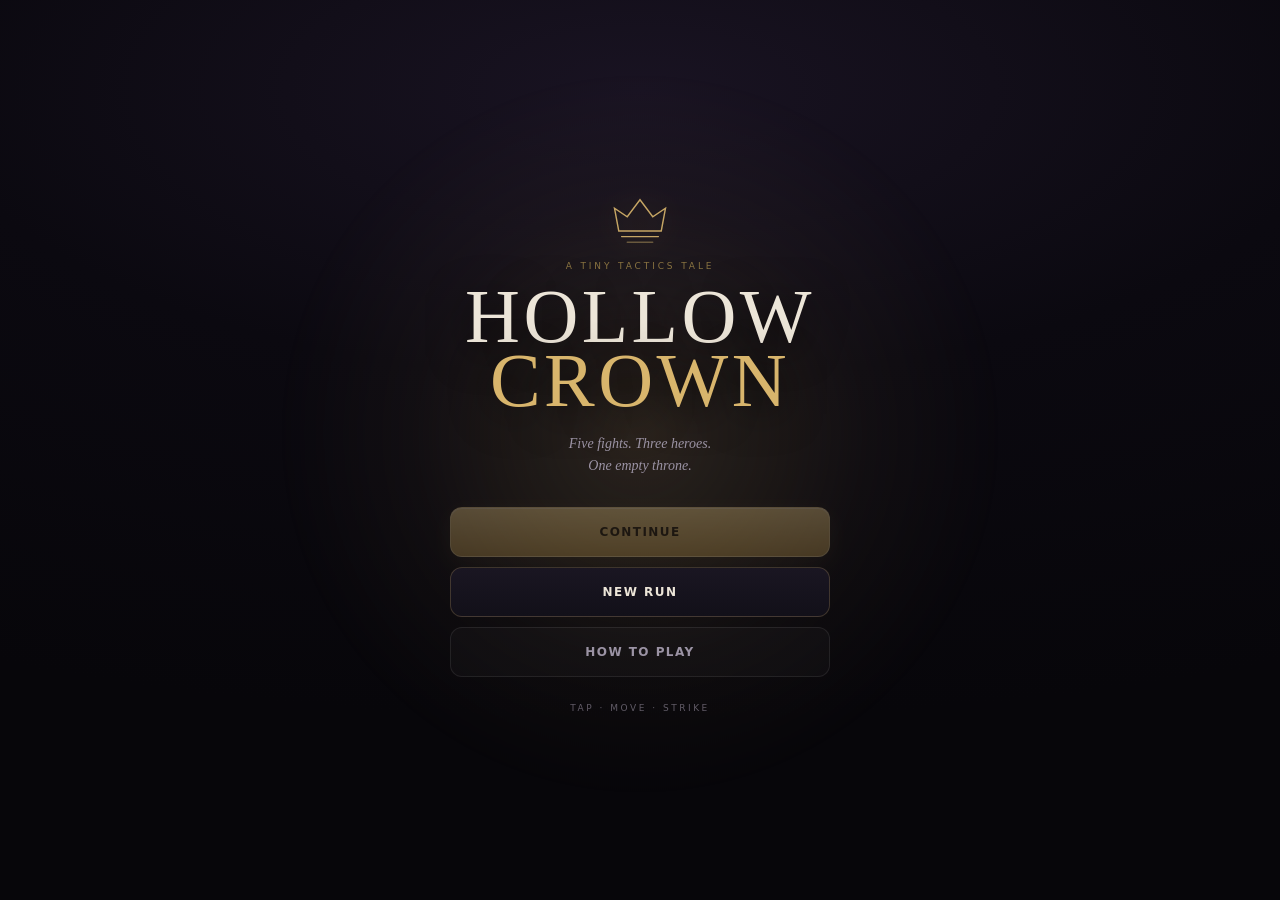
==== commit 4c8ecff8: "Save source and v2 conversation for issue #7 Run: 41977701772 Generation: 41977701772-1793859058272" ====
--- a/index.html
+++ b/index.html
@@ -3,151 +3,80 @@
 <head>
   <meta charset="UTF-8" />
   <meta name="viewport" content="width=device-width, initial-scale=1.0, maximum-scale=1.0, user-scalable=no, viewport-fit=cover" />
-  <meta name="theme-color" content="#08070a" />
-  <meta name="description" content="The Hollow Crown — a dark tactical RPG of crumbling kingdoms, forbidden jobs, and brutal grid warfare." />
-  <title>The Hollow Crown — A Grim Tactical Chronicle</title>
+  <meta name="theme-color" content="#08070b" />
+  <meta name="mobile-web-app-capable" content="yes" />
+  <meta name="apple-mobile-web-app-capable" content="yes" />
+  <meta name="apple-mobile-web-app-status-bar-style" content="black-translucent" />
+  <meta name="description" content="Hollow Crown: Skirmish — a tiny turn-based tactics game made for phones." />
+  <title>Hollow Crown — Skirmish</title>
+  <link rel="manifest" href="manifest.webmanifest" />
+  <link rel="icon" href="icons/icon-192.png" sizes="192x192" />
+  <link rel="apple-touch-icon" href="icons/icon-192.png" />
   <link rel="stylesheet" href="css/style.css" />
 </head>
 <body>
   <div id="app">
 
-    <!-- ============ TITLE ============ -->
-    <section id="title-screen" class="screen active">
-      <canvas id="title-canvas" aria-hidden="true"></canvas>
-      <div class="title-fog"></div>
-      <div class="title-content">
-        <div class="sigil" aria-hidden="true">
-          <svg viewBox="0 0 120 120" fill="none" stroke="currentColor" stroke-width="1.2">
-            <circle cx="60" cy="60" r="46"/><circle cx="60" cy="60" r="34" stroke-dasharray="2 5"/>
-            <path d="M60 16 L68 48 L100 60 L68 72 L60 104 L52 72 L20 60 L52 48 Z"/>
-            <circle cx="60" cy="60" r="6" fill="currentColor" stroke="none"/>
+    <!-- ============ HOME ============ -->
+    <section id="home" class="screen active" aria-label="Main menu">
+      <div class="home-glow" aria-hidden="true"></div>
+      <div class="home-inner">
+        <div class="crest" aria-hidden="true">
+          <svg viewBox="0 0 96 96" fill="none" stroke="currentColor" stroke-width="2">
+            <path d="M18 62 L12 30 L30 42 L48 18 L66 42 L84 30 L78 62 Z" />
+            <path d="M22 70 H74" stroke-linecap="round" />
+            <path d="M30 78 H66" stroke-linecap="round" opacity=".45" />
           </svg>
         </div>
-        <p class="eyebrow">A GRIM TACTICAL CHRONICLE</p>
-        <h1 class="game-title">THE HOLLOW<br /><span>CROWN</span></h1>
-        <p class="tagline">The dead have taken the throne.<br />Raise a company. Learn forbidden arts. Take it back.</p>
-        <nav class="title-menu" aria-label="Main menu">
-          <button id="btn-new" class="menu-btn primary">New Chronicle</button>
-          <button id="btn-continue" class="menu-btn">Continue Chronicle</button>
-          <button id="btn-help" class="menu-btn">Codex</button>
-          <button id="btn-credits" class="menu-btn">Credits</button>
+        <p class="kicker">A TINY TACTICS TALE</p>
+        <h1>HOLLOW<br /><span>CROWN</span></h1>
+        <p class="tagline">Five fights. Three heroes.<br />One empty throne.</p>
+        <nav class="menu" aria-label="Main menu">
+          <button id="btn-continue" class="btn primary" disabled>Continue</button>
+          <button id="btn-new" class="btn">New Run</button>
+          <button id="btn-how" class="btn ghost">How to Play</button>
         </nav>
-        <div class="title-foot">
-          <span>20 Chapters</span><span class="dot">·</span><span>24 Jobs</span><span class="dot">·</span><span>16-bit</span>
-        </div>
-      </div>
-      <div class="title-vignette"></div>
-    </section>
-
-    <!-- ============ STORY ============ -->
-    <section id="story-screen" class="screen">
-      <div class="story-frame">
-        <div class="story-rune" aria-hidden="true">✦</div>
-        <p class="chapter-label" id="story-label"></p>
-        <h2 id="story-title"></h2>
-        <div class="story-rule"></div>
-        <div class="dialogue-wrap">
-          <canvas id="story-portrait" class="story-portrait" aria-hidden="true"></canvas>
-          <div class="dialogue-main">
-            <div class="story-speaker" id="story-speaker"></div>
-            <div class="story-text" id="story-text"></div>
-          </div>
-        </div>
-        <div class="story-actions">
-          <button id="story-next" class="btn gold">Continue</button>
-          <button id="story-skip" class="btn ghost">Skip text</button>
-        </div>
-        <div class="story-progress"><span id="story-progress"></span></div>
+        <p class="foot">TAP &middot; MOVE &middot; STRIKE</p>
       </div>
     </section>
 
-    <!-- ============ CAMP ============ -->
-    <section id="camp-screen" class="screen">
-      <header class="camp-header">
-        <div class="camp-brand">
-          <span class="brand-mark">✦</span>
-          <div>
-            <div class="camp-title">The Ashen Company</div>
-            <div class="camp-sub" id="camp-chapter">Prologue</div>
+    <!-- ============ BATTLE ============ -->
+    <section id="battle" class="screen" aria-label="Battle">
+      <header class="hud">
+        <button id="btn-menu" class="icon-btn" aria-label="Pause menu">&#9776;</button>
+        <div class="hud-mid">
+          <span id="hud-stage">STAGE 1 / 5</span>
+          <strong id="hud-name">The Ashen Gate</strong>
+        </div>
+        <button id="btn-sound" class="icon-btn" aria-label="Toggle sound">&#9834;</button>
+      </header>
+
+      <div class="objective">
+        <span id="hud-objective">Slay all foes</span>
+        <span id="hud-turn">Turn 1</span>
+      </div>
+
+      <div class="battle-body">
+        <div id="board-wrap" class="board-wrap">
+          <canvas id="board" aria-label="Battle grid"></canvas>
+          <div id="banner" class="banner" aria-live="polite"></div>
+          <div id="hint" class="hint">Tap a hero</div>
+          <div id="toast" class="toast" aria-live="polite"></div>
+        </div>
+
+        <div class="battle-side">
+          <div id="unit-strip" class="unit-strip" aria-label="Your company"></div>
+          <div class="controls">
+            <button id="btn-done" class="btn ghost" disabled>Done</button>
+            <button id="btn-end" class="btn primary">End Turn</button>
           </div>
-        </div>
-        <div class="camp-purse">
-          <div><span class="coin">◈</span> <strong id="camp-gold">0</strong> <small>gold</small></div>
-          <div><span class="seal">♛</span> <strong id="camp-seals">0</strong> <small>seals</small></div>
-          <div><span class="flask">❖</span> <strong id="camp-items">0</strong> <small>supplies</small></div>
-        </div>
-        <div class="camp-tools">
-          <button id="btn-save" class="icon-btn" title="Save">Save</button>
-          <button id="btn-camp-codex" class="icon-btn" title="Codex">Codex</button>
-          <button id="btn-quit" class="icon-btn" title="Title screen">Title</button>
-        </div>
-      </header>
-      <div class="camp-body">
-        <nav class="camp-tabs" id="camp-tabs" aria-label="Camp sections">
-          <button data-tab="company" class="tab active"><span>i</span>Company</button>
-          <button data-tab="armory" class="tab"><span>ii</span>Armory</button>
-          <button data-tab="chronicle" class="tab"><span>iii</span>Chronicle</button>
-        </nav>
-        <div id="camp-content" class="camp-content"></div>
-      </div>
-      <footer class="camp-footer">
-        <div id="camp-hint" class="camp-hint">Select a companion to change their job or review their arts.</div>
-        <button id="btn-deploy" class="btn gold deploy-btn">March to Battle <span class="arrow">›</span></button>
-      </footer>
-    </section>
-
-    <!-- ============ BATTLE ============ -->
-    <section id="battle-screen" class="screen">
-      <header class="battle-header">
-        <div class="battle-id">
-          <span class="battle-chapter" id="battle-chapter">I</span>
-          <span class="battle-name" id="battle-name">The Ashen Gate</span>
-          <span class="battle-turn" id="battle-turn">Turn 1</span>
-        </div>
-        <div class="battle-objective" id="battle-objective">Slay all foes</div>
-        <div class="battle-tools">
-          <button id="btn-battle-threat" class="icon-btn" title="Show enemy threat range">Threat</button>
-          <button id="btn-battle-info" class="icon-btn" title="Unit details">Info</button>
-          <button id="btn-battle-codex" class="icon-btn" title="Codex">Codex</button>
-          <button id="btn-battle-sound" class="icon-btn" title="Sound">Sound</button>
-        </div>
-      </header>
-      <div class="turn-order" id="turn-order" aria-label="Turn order"></div>
-      <div class="battle-main">
-        <aside id="side-info" class="side-info"></aside>
-        <div id="board-wrap" class="board-wrap">
-          <canvas id="board"></canvas>
-          <div id="turn-banner" class="turn-banner"></div>
-          <div id="forecast" class="forecast hidden"></div>
-          <div id="battle-hint" class="battle-hint"></div>
-          <div id="mobile-info" class="mobile-info"></div>
-        </div>
-        <aside id="combat-log" class="combat-log">
-          <div class="log-head">Field Report</div>
-          <div id="log-list" class="log-list"></div>
-        </aside>
-      </div>
-      <div id="action-dock" class="action-dock"></div>
-      <div id="toast" class="toast"></div>
-    </section>
-
-    <!-- ============ RESULT ============ -->
-    <section id="result-screen" class="screen">
-      <div class="result-frame">
-        <div class="result-mark" id="result-mark">✦</div>
-        <p class="chapter-label" id="result-label">BATTLE COMPLETE</p>
-        <h2 id="result-title">Victory</h2>
-        <div class="story-rule"></div>
-        <div id="result-body" class="result-body"></div>
-        <div class="story-actions">
-          <button id="result-next" class="btn gold">Continue</button>
         </div>
       </div>
     </section>
 
-    <div id="modal-root" class="modal-root hidden" role="dialog" aria-modal="true"></div>
-    <div id="rotate-hint" class="rotate-hint">Turn your device for a wider battlefield</div>
+    <div id="overlay" class="overlay hidden" role="dialog" aria-modal="true"></div>
   </div>
-  <script type="module" src="js/main.js"></script>
+
+  <script type="module" src="js/game.js"></script>
 </body>
 </html>
--- a/css/style.css
+++ b/css/style.css
@@ -1,670 +1,817 @@
 /* ============================================================
-   THE HOLLOW CROWN — 16-bit dark fantasy UI
+   HOLLOW CROWN — SKIRMISH
+   Portrait-first mobile UI. No external fonts or assets.
    ============================================================ */
+
 :root {
-  --bg: #08070a;
-  --bg2: #0d0b10;
-  --panel: #14111a;
-  --panel2: #1b1722;
-  --panel3: #221d2b;
-  --ink: #ece3ce;
-  --muted: #a2947c;
-  --dim: #6f6558;
-  --gold: #d6b56a;
-  --gold2: #f0d795;
-  --gold-dim: #8a703c;
-  --blood: #a3444a;
-  --blood2: #d2666a;
-  --teal: #79c0b4;
-  --teal-dim: #3c6f68;
-  --violet: #9b86c4;
-  --line: rgba(214, 181, 106, 0.24);
-  --line2: rgba(214, 181, 106, 0.5);
-  --shadow: 0 10px 30px rgba(0, 0, 0, 0.55);
-  --ui: "Courier New", "Cascadia Mono", ui-monospace, monospace;
-  --prose: "Iowan Old Style", "Palatino Linotype", Palatino, Georgia, serif;
-}
-
-* { box-sizing: border-box; }
-html, body { height: 100%; }
+  --bg: #08070b;
+  --panel: #121019;
+  --panel-2: #191521;
+  --gold: #d8b56c;
+  --gold-hi: #efd49a;
+  --gold-dim: #8a7442;
+  --teal: #7fc4b6;
+  --red: #d06b62;
+  --text: #ece5d8;
+  --muted: #9b93a4;
+  --line: rgba(216, 181, 108, 0.22);
+  --line-soft: rgba(255, 255, 255, 0.08);
+  --safe-top: env(safe-area-inset-top, 0px);
+  --safe-bottom: env(safe-area-inset-bottom, 0px);
+}
+
+* {
+  box-sizing: border-box;
+  -webkit-tap-highlight-color: transparent;
+}
+
+html,
 body {
+  height: 100%;
   margin: 0;
   background: var(--bg);
-  color: var(--ink);
-  font-family: var(--ui);
-  font-size: 14px;
-  line-height: 1.5;
+  color: var(--text);
+  overscroll-behavior: none;
+}
+
+body {
+  font-family: ui-sans-serif, system-ui, -apple-system, "Segoe UI", Roboto, "Helvetica Neue", sans-serif;
+  -webkit-user-select: none;
+  user-select: none;
+  -webkit-touch-callout: none;
+  touch-action: manipulation;
   overflow: hidden;
-  -webkit-font-smoothing: none;
-  text-rendering: geometricPrecision;
-}
-button, select, input { font: inherit; color: inherit; }
-button { cursor: pointer; }
-::selection { background: var(--gold); color: #120f14; }
+}
+
+button {
+  font: inherit;
+  color: inherit;
+  cursor: pointer;
+}
 
 #app {
-  position: relative;
-  width: 100vw;
-  height: 100dvh;
-  overflow: hidden;
-  isolation: isolate;
-}
-#app::after {
-  content: "";
   position: fixed;
   inset: 0;
-  pointer-events: none;
-  z-index: 9999;
-  background: repeating-linear-gradient(
-    to bottom,
-    rgba(255, 255, 255, 0.035) 0px,
-    rgba(255, 255, 255, 0.035) 1px,
-    transparent 1px,
-    transparent 3px
-  );
-  mix-blend-mode: overlay;
-  opacity: 0.55;
-}
-.hidden { display: none !important; }
-
-/* ---------- screens ---------- */
+  display: flex;
+  flex-direction: column;
+}
+
 .screen {
   position: absolute;
   inset: 0;
   display: none;
   flex-direction: column;
+}
+
+.screen.active {
+  display: flex;
+}
+
+.hidden {
+  display: none !important;
+}
+
+/* ============================================================
+   HOME
+   ============================================================ */
+
+#home {
+  align-items: center;
+  justify-content: center;
+  padding: calc(24px + var(--safe-top)) 24px calc(24px + var(--safe-bottom));
+  overflow: hidden;
+  background:
+    radial-gradient(120% 70% at 50% 10%, #191322 0%, #0b0910 46%, #07060a 100%);
+}
+
+.home-glow {
+  position: absolute;
+  width: 120vw;
+  height: 120vw;
+  max-width: 760px;
+  max-height: 760px;
+  left: 50%;
+  top: 6%;
+  transform: translateX(-50%);
+  background: radial-gradient(circle, rgba(216, 181, 108, 0.16), rgba(216, 181, 108, 0.04) 42%, transparent 68%);
+  filter: blur(6px);
+  animation: breathe 6s ease-in-out infinite;
+  pointer-events: none;
+}
+
+@keyframes breathe {
+  0%, 100% { opacity: 0.7; transform: translateX(-50%) scale(0.96); }
+  50% { opacity: 1; transform: translateX(-50%) scale(1.04); }
+}
+
+.home-inner {
+  position: relative;
+  z-index: 1;
+  width: min(100%, 380px);
+  text-align: center;
+}
+
+.crest {
+  width: 68px;
+  height: 68px;
+  margin: 0 auto 6px;
+  color: var(--gold);
+  opacity: 0.9;
+  filter: drop-shadow(0 0 18px rgba(216, 181, 108, 0.35));
+}
+
+.crest svg {
+  width: 100%;
+  height: 100%;
+}
+
+.kicker {
+  margin: 0;
+  font-size: 9px;
+  letter-spacing: 0.32em;
+  text-transform: uppercase;
+  color: var(--gold-dim);
+}
+
+h1 {
+  margin: 14px 0 0;
+  font-family: Georgia, "Times New Roman", serif;
+  font-weight: 400;
+  font-size: clamp(52px, 15.5vw, 76px);
+  line-height: 0.84;
+  letter-spacing: 0.045em;
+  text-shadow: 0 8px 40px rgba(0, 0, 0, 0.8);
+}
+
+h1 span {
+  color: var(--gold);
+}
+
+.tagline {
+  margin: 20px 0 0;
+  font-family: Georgia, "Times New Roman", serif;
+  font-style: italic;
+  font-size: 14px;
+  line-height: 1.55;
+  color: var(--muted);
+}
+
+.menu {
+  display: flex;
+  flex-direction: column;
+  gap: 10px;
+  margin-top: 30px;
+}
+
+.foot {
+  margin: 26px 0 0;
+  font-size: 9px;
+  letter-spacing: 0.28em;
+  color: rgba(155, 147, 164, 0.6);
+}
+
+/* ============================================================
+   BUTTONS
+   ============================================================ */
+
+.btn {
+  position: relative;
+  display: flex;
+  align-items: center;
+  justify-content: center;
+  gap: 8px;
+  min-height: 50px;
+  padding: 12px 16px;
+  border-radius: 12px;
+  border: 1px solid var(--line);
+  background: linear-gradient(180deg, #1a1622, #121019);
+  color: var(--text);
+  font-size: 12px;
+  font-weight: 700;
+  letter-spacing: 0.12em;
+  text-transform: uppercase;
+  transition: transform 0.08s ease, filter 0.12s ease, opacity 0.12s ease;
+}
+
+.btn:active:not(:disabled) {
+  transform: scale(0.975);
+}
+
+.btn.primary {
+  border-color: rgba(239, 212, 154, 0.7);
+  background: linear-gradient(180deg, #e6c681, #b8934b);
+  color: #1a1206;
+  box-shadow: 0 6px 24px rgba(216, 181, 108, 0.16), inset 0 1px 0 rgba(255, 255, 255, 0.35);
+}
+
+.btn.ghost {
+  border-color: var(--line-soft);
+  background: rgba(255, 255, 255, 0.025);
+  color: var(--muted);
+}
+
+.btn:disabled {
+  opacity: 0.32;
+  cursor: default;
+}
+
+.icon-btn {
+  flex: 0 0 auto;
+  width: 42px;
+  height: 42px;
+  display: grid;
+  place-items: center;
+  border-radius: 11px;
+  border: 1px solid var(--line-soft);
+  background: rgba(255, 255, 255, 0.03);
+  color: var(--muted);
+  font-size: 16px;
+  line-height: 1;
+  transition: transform 0.08s ease, color 0.12s ease;
+}
+
+.icon-btn:active {
+  transform: scale(0.94);
+}
+
+.icon-btn.muted {
+  color: rgba(155, 147, 164, 0.4);
+}
+
+/* ============================================================
+   BATTLE SHELL
+   ============================================================ */
+
+#battle {
+  padding: calc(8px + var(--safe-top)) 10px calc(8px + var(--safe-bottom));
+  gap: 7px;
+  background:
+    radial-gradient(110% 50% at 50% 0%, #15111d 0%, #0a090e 55%, #07060a 100%);
+}
+
+.hud {
+  display: flex;
+  align-items: center;
+  gap: 8px;
+}
+
+.hud-mid {
+  flex: 1;
+  min-width: 0;
+  text-align: center;
+}
+
+.hud-mid span {
+  display: block;
+  font-size: 8px;
+  letter-spacing: 0.24em;
+  color: var(--gold-dim);
+}
+
+.hud-mid strong {
+  display: block;
+  overflow: hidden;
+  white-space: nowrap;
+  text-overflow: ellipsis;
+  font-family: Georgia, "Times New Roman", serif;
+  font-size: 15px;
+  font-weight: 400;
+  letter-spacing: 0.02em;
+}
+
+.objective {
+  display: flex;
+  align-items: center;
+  justify-content: space-between;
+  gap: 12px;
+  padding: 0 3px;
+  font-size: 10px;
+  letter-spacing: 0.08em;
+  color: var(--muted);
+}
+
+#hud-turn {
+  color: var(--gold-dim);
+  white-space: nowrap;
+}
+
+.battle-body {
+  flex: 1;
   min-height: 0;
-}
-.screen.active { display: flex; animation: screenIn 0.35s ease both; }
-@keyframes screenIn {
-  from { opacity: 0; transform: translateY(6px); }
+  display: flex;
+  flex-direction: column;
+  gap: 8px;
+}
+
+.board-wrap {
+  position: relative;
+  flex: 1;
+  min-height: 0;
+  display: flex;
+  align-items: center;
+  justify-content: center;
+}
+
+#board {
+  display: block;
+  border-radius: 14px;
+  background: #0a0910;
+  box-shadow:
+    0 0 0 1px rgba(216, 181, 108, 0.16),
+    0 18px 50px rgba(0, 0, 0, 0.55);
+  touch-action: none;
+}
+
+.battle-side {
+  display: flex;
+  flex-direction: column;
+  gap: 8px;
+}
+
+/* ============================================================
+   HERO CARDS
+   ============================================================ */
+
+.unit-strip {
+  display: grid;
+  grid-template-columns: repeat(3, minmax(0, 1fr));
+  gap: 6px;
+}
+
+.hero-card {
+  position: relative;
+  display: flex;
+  flex-direction: column;
+  gap: 4px;
+  min-width: 0;
+  min-height: 58px;
+  padding: 7px 8px;
+  text-align: left;
+  border-radius: 10px;
+  border: 1px solid var(--line-soft);
+  background: linear-gradient(180deg, rgba(255, 255, 255, 0.045), rgba(255, 255, 255, 0.015));
+  color: var(--text);
+  transition: opacity 0.15s ease, border-color 0.15s ease, transform 0.08s ease;
+}
+
+.hero-card:active {
+  transform: scale(0.985);
+}
+
+.hero-card.selected {
+  border-color: var(--gold);
+  box-shadow: 0 0 0 1px var(--gold), 0 0 18px rgba(216, 181, 108, 0.16);
+}
+
+.hero-card.spent {
+  opacity: 0.42;
+}
+
+.hero-card.fallen {
+  opacity: 0.26;
+}
+
+.hero-card.fallen .hc-name {
+  text-decoration: line-through;
+}
+
+.hc-top {
+  display: flex;
+  align-items: baseline;
+  justify-content: space-between;
+  gap: 4px;
+}
+
+.hc-name {
+  overflow: hidden;
+  white-space: nowrap;
+  text-overflow: ellipsis;
+  font-size: 11px;
+  font-weight: 700;
+  letter-spacing: 0.04em;
+}
+
+.hc-hpnum {
+  flex: 0 0 auto;
+  font-size: 9px;
+  color: var(--muted);
+  font-variant-numeric: tabular-nums;
+}
+
+.hc-bar {
+  height: 4px;
+  overflow: hidden;
+  border-radius: 99px;
+  background: rgba(255, 255, 255, 0.08);
+}
+
+.hc-bar i {
+  display: block;
+  height: 100%;
+  border-radius: inherit;
+  background: linear-gradient(90deg, #8fc9a5, #6eae8a);
+  transition: width 0.25s ease, background 0.25s ease;
+}
+
+.hc-bar i.mid {
+  background: linear-gradient(90deg, #d8b56c, #b8934b);
+}
+
+.hc-bar i.low {
+  background: linear-gradient(90deg, #d06b62, #a84d47);
+}
+
+.hc-state {
+  font-size: 7.5px;
+  letter-spacing: 0.14em;
+  text-transform: uppercase;
+  color: var(--muted);
+  white-space: nowrap;
+  overflow: hidden;
+  text-overflow: ellipsis;
+}
+
+.hero-card.selected .hc-state {
+  color: var(--gold);
+}
+
+.controls {
+  display: grid;
+  grid-template-columns: 1fr 1.45fr;
+  gap: 8px;
+}
+
+.controls .btn {
+  min-height: 50px;
+}
+
+/* ============================================================
+   BOARD OVERLAYS
+   ============================================================ */
+
+.hint {
+  position: absolute;
+  left: 50%;
+  bottom: 10px;
+  transform: translateX(-50%);
+  max-width: 92%;
+  padding: 6px 12px;
+  border-radius: 99px;
+  background: rgba(7, 6, 10, 0.82);
+  border: 1px solid var(--line-soft);
+  color: var(--muted);
+  font-size: 10px;
+  letter-spacing: 0.05em;
+  text-align: center;
+  white-space: nowrap;
+  overflow: hidden;
+  text-overflow: ellipsis;
+  pointer-events: none;
+  opacity: 1;
+  transition: opacity 0.25s ease;
+}
+
+.hint.gone {
+  opacity: 0;
+}
+
+.banner {
+  position: absolute;
+  left: 0;
+  right: 0;
+  top: 42%;
+  transform: translateY(-50%) scale(0.96);
+  text-align: center;
+  font-family: Georgia, "Times New Roman", serif;
+  font-size: clamp(24px, 8vw, 40px);
+  letter-spacing: 0.14em;
+  color: var(--gold-hi);
+  text-shadow: 0 4px 30px rgba(0, 0, 0, 0.95), 0 0 26px rgba(216, 181, 108, 0.35);
+  opacity: 0;
+  pointer-events: none;
+  transition: opacity 0.2s ease, transform 0.2s ease;
+}
+
+.banner.show {
+  opacity: 1;
+  transform: translateY(-50%) scale(1);
+}
+
+.toast {
+  position: absolute;
+  left: 50%;
+  bottom: 52px;
+  transform: translate(-50%, 8px);
+  max-width: 90%;
+  padding: 8px 14px;
+  border-radius: 99px;
+  background: rgba(20, 16, 26, 0.94);
+  border: 1px solid var(--line);
+  color: var(--text);
+  font-size: 11px;
+  text-align: center;
+  white-space: nowrap;
+  overflow: hidden;
+  text-overflow: ellipsis;
+  opacity: 0;
+  pointer-events: none;
+  transition: opacity 0.2s ease, transform 0.2s ease;
+}
+
+.toast.show {
+  opacity: 1;
+  transform: translate(-50%, 0);
+}
+
+/* ============================================================
+   OVERLAY / SHEETS
+   ============================================================ */
+
+.overlay {
+  position: fixed;
+  inset: 0;
+  z-index: 50;
+  display: flex;
+  align-items: center;
+  justify-content: center;
+  padding: calc(18px + var(--safe-top)) 18px calc(18px + var(--safe-bottom));
+  background: rgba(5, 4, 8, 0.78);
+  -webkit-backdrop-filter: blur(7px);
+  backdrop-filter: blur(7px);
+  animation: fadeIn 0.18s ease;
+}
+
+@keyframes fadeIn {
+  from { opacity: 0; }
+  to { opacity: 1; }
+}
+
+.sheet {
+  width: min(100%, 380px);
+  max-height: 88dvh;
+  overflow-y: auto;
+  padding: 22px 20px 20px;
+  border-radius: 18px;
+  border: 1px solid var(--line);
+  background:
+    radial-gradient(120% 60% at 50% 0%, #201a2a 0%, #14111b 60%, #100e15 100%);
+  box-shadow: 0 30px 80px rgba(0, 0, 0, 0.7), inset 0 1px 0 rgba(255, 255, 255, 0.05);
+  animation: rise 0.2s ease;
+}
+
+@keyframes rise {
+  from { opacity: 0; transform: translateY(14px) scale(0.985); }
   to { opacity: 1; transform: none; }
 }
 
-/* ---------- pixel controls ---------- */
-.btn, .menu-btn, .icon-btn, .tab, .dock-btn, .buy-btn, .mtab {
-  position: relative;
-  border: 2px solid var(--line);
-  background: linear-gradient(180deg, var(--panel2), var(--panel));
-  color: var(--ink);
+.sheet h2 {
+  margin: 8px 0 0;
+  font-family: Georgia, "Times New Roman", serif;
+  font-size: 30px;
+  font-weight: 400;
+  letter-spacing: 0.02em;
+  color: var(--gold-hi);
+}
+
+.sheet p {
+  margin: 10px 0 0;
+  font-size: 12px;
+  line-height: 1.55;
+  color: var(--muted);
+}
+
+.sheet .rules {
+  margin: 14px 0 0;
+  padding: 0;
+  list-style: none;
+  display: flex;
+  flex-direction: column;
+  gap: 10px;
+}
+
+.sheet .rules li {
+  display: flex;
+  gap: 10px;
+  align-items: flex-start;
+  font-size: 12px;
+  line-height: 1.45;
+  color: var(--text);
+}
+
+.rule-num {
+  flex: 0 0 auto;
+  width: 22px;
+  height: 22px;
+  display: grid;
+  place-items: center;
+  border-radius: 50%;
+  border: 1px solid var(--line);
+  color: var(--gold);
+  font-size: 10px;
+  font-weight: 700;
+}
+
+.sheet-actions {
+  display: flex;
+  flex-direction: column;
+  gap: 8px;
+  margin-top: 20px;
+}
+
+.sheet-actions.row {
+  flex-direction: row;
+}
+
+.sheet-actions.row .btn {
+  flex: 1;
+}
+
+.stats {
+  display: flex;
+  justify-content: center;
+  gap: 22px;
+  margin-top: 16px;
+  padding: 12px;
+  border-radius: 12px;
+  border: 1px solid var(--line-soft);
+  background: rgba(255, 255, 255, 0.025);
+}
+
+.stats div {
+  text-align: center;
+}
+
+.stats strong {
+  display: block;
+  font-family: Georgia, "Times New Roman", serif;
+  font-size: 22px;
+  font-weight: 400;
+  color: var(--gold-hi);
+}
+
+.stats span {
+  display: block;
+  margin-top: 2px;
+  font-size: 8px;
+  letter-spacing: 0.16em;
   text-transform: uppercase;
-  letter-spacing: 0.12em;
+  color: var(--muted);
+}
+
+.notice {
+  margin-top: 14px;
+  padding: 10px 12px;
+  border-radius: 10px;
+  border: 1px solid rgba(127, 196, 182, 0.35);
+  background: rgba(127, 196, 182, 0.08);
+  color: var(--teal);
   font-size: 11px;
-  padding: 10px 16px;
-  box-shadow: inset 0 1px 0 rgba(255, 255, 255, 0.05), 0 2px 0 #050407;
-  transition: border-color 0.15s, color 0.15s, transform 0.08s, background 0.15s;
-}
-.btn:hover, .menu-btn:hover, .icon-btn:hover, .dock-btn:hover, .buy-btn:hover, .mtab:hover {
+  line-height: 1.45;
+}
+
+.upgrade-label {
+  margin-top: 20px !important;
+  font-size: 8px !important;
+  letter-spacing: 0.24em;
+  text-transform: uppercase;
+  color: var(--gold-dim) !important;
+}
+
+.upgrade {
+  display: flex;
+  align-items: center;
+  gap: 12px;
+  width: 100%;
+  margin-top: 8px;
+  padding: 11px 12px;
+  text-align: left;
+  border-radius: 12px;
+  border: 1px solid var(--line-soft);
+  background: rgba(255, 255, 255, 0.025);
+  transition: border-color 0.12s ease, background 0.12s ease, transform 0.08s ease;
+}
+
+.upgrade:active {
+  transform: scale(0.985);
+}
+
+.upgrade.selected {
   border-color: var(--gold);
-  color: var(--gold2);
-  background: linear-gradient(180deg, #241e2c, #17131d);
-}
-.btn:active, .menu-btn:active, .icon-btn:active, .dock-btn:active, .buy-btn:active {
-  transform: translateY(2px);
-  box-shadow: none;
-}
-.btn.gold, .menu-btn.primary {
-  border-color: var(--gold-dim);
-  color: #171208;
-  background: linear-gradient(180deg, var(--gold2), var(--gold));
-  font-weight: 700;
-  text-shadow: 0 1px 0 rgba(255, 255, 255, 0.35);
-}
-.btn.gold:hover, .menu-btn.primary:hover {
-  background: linear-gradient(180deg, #ffe9b6, #e8c98a);
-  color: #0b0805;
-}
-.btn.ghost { background: transparent; color: var(--muted); }
-.btn.danger { border-color: rgba(163, 68, 74, 0.6); color: var(--blood2); }
-.btn:disabled, .dock-btn:disabled, .buy-btn:disabled {
-  opacity: 0.38;
-  cursor: not-allowed;
-  transform: none;
-}
-.icon-btn { padding: 7px 10px; font-size: 10px; letter-spacing: 0.08em; }
-:focus-visible { outline: 2px solid var(--gold2); outline-offset: 2px; }
+  background: rgba(216, 181, 108, 0.1);
+}
+
+.up-icon {
+  flex: 0 0 auto;
+  width: 36px;
+  height: 36px;
+  display: grid;
+  place-items: center;
+  border-radius: 9px;
+  border: 1px solid var(--line);
+  background: rgba(216, 181, 108, 0.06);
+  color: var(--gold);
+  font-size: 17px;
+}
+
+.upgrade strong {
+  display: block;
+  font-size: 12px;
+  letter-spacing: 0.03em;
+}
+
+.upgrade small {
+  display: block;
+  margin-top: 2px;
+  font-size: 10px;
+  line-height: 1.35;
+  color: var(--muted);
+}
 
 /* ============================================================
-   TITLE
+   LANDSCAPE
    ============================================================ */
-#title-screen { overflow: hidden; background: radial-gradient(ellipse at 50% 30%, #18121b 0%, #08070a 68%); }
-#title-canvas { position: absolute; inset: 0; width: 100%; height: 100%; }
-.title-fog {
-  position: absolute; inset: -20%;
-  background:
-    radial-gradient(ellipse at 20% 80%, rgba(121, 192, 180, 0.06), transparent 55%),
-    radial-gradient(ellipse at 80% 70%, rgba(163, 68, 74, 0.08), transparent 50%),
-    radial-gradient(ellipse at 50% 10%, rgba(214, 181, 106, 0.08), transparent 45%);
-  animation: fogDrift 22s ease-in-out infinite alternate;
-  pointer-events: none;
-}
-@keyframes fogDrift {
-  from { transform: translate3d(-2%, 1%, 0) scale(1); }
-  to { transform: translate3d(2%, -1%, 0) scale(1.05); }
-}
-.title-vignette {
-  position: absolute; inset: 0; pointer-events: none;
-  background: radial-gradient(ellipse at 50% 45%, transparent 30%, rgba(0, 0, 0, 0.55) 100%);
-}
-.title-content {
-  position: relative; z-index: 2; margin: auto; text-align: center;
-  padding: 28px 20px 40px; max-width: 760px;
-  display: flex; flex-direction: column; align-items: center;
-}
-.sigil { width: 78px; height: 78px; color: var(--gold); opacity: 0.85; margin-bottom: 16px; filter: drop-shadow(0 0 12px rgba(214, 181, 106, 0.35)); animation: sigilPulse 6s ease-in-out infinite; }
-.sigil svg { width: 100%; height: 100%; }
-@keyframes sigilPulse { 0%,100% { transform: rotate(0deg); opacity: 0.7; } 50% { transform: rotate(8deg); opacity: 1; } }
-.eyebrow { margin: 0 0 14px; color: var(--muted); font-size: 10px; letter-spacing: 0.5em; }
-.game-title {
-  margin: 0; font-family: var(--prose); font-weight: 500;
-  font-size: clamp(2.9rem, 9vw, 6.4rem); line-height: 0.86; letter-spacing: 0.04em;
-  color: #efe5cf; text-shadow: 0 3px 0 #000, 0 0 40px rgba(214, 181, 106, 0.18);
-}
-.game-title span { color: var(--gold); font-style: italic; letter-spacing: 0.14em; }
-.tagline { margin: 22px 0 28px; color: var(--muted); font-family: var(--prose); font-size: clamp(0.95rem, 2.4vw, 1.2rem); line-height: 1.7; }
-.title-menu { display: flex; flex-direction: column; gap: 9px; width: min(330px, 84vw); }
-.title-menu .menu-btn { padding: 13px 18px; font-size: 12px; }
-.title-foot { margin-top: 26px; color: var(--dim); font-size: 10px; letter-spacing: 0.24em; display: flex; gap: 10px; flex-wrap: wrap; justify-content: center; }
-.title-foot .dot { color: var(--gold-dim); }
-
-/* ============================================================
-   STORY / DIALOGUE
-   ============================================================ */
-#story-screen {
-  background:
-    linear-gradient(rgba(8, 7, 10, 0.6), rgba(8, 7, 10, 0.94)),
-    radial-gradient(ellipse at 50% 20%, #241c2b, #08070a 70%);
-  align-items: center; justify-content: center; padding: 20px;
-}
-.story-frame {
-  width: min(900px, 96vw); max-height: 94dvh; overflow: auto;
-  background: linear-gradient(180deg, rgba(22, 18, 28, 0.96), rgba(12, 10, 16, 0.98));
-  border: 2px solid var(--line);
-  box-shadow: var(--shadow), inset 0 0 60px rgba(0, 0, 0, 0.5);
-  padding: clamp(18px, 4vw, 38px);
-  position: relative;
-}
-.story-frame::before, .story-frame::after {
-  content: ""; position: absolute; width: 16px; height: 16px; border: 2px solid var(--gold-dim);
-}
-.story-frame::before { left: 6px; top: 6px; border-right: 0; border-bottom: 0; }
-.story-frame::after { right: 6px; bottom: 6px; border-left: 0; border-top: 0; }
-.story-rune { color: var(--gold); font-size: 18px; letter-spacing: 0.4em; margin-bottom: 10px; }
-.chapter-label { margin: 0 0 8px; color: var(--gold); font-size: 10px; letter-spacing: 0.3em; }
-#story-title { margin: 0; font-family: var(--prose); font-weight: 500; font-size: clamp(1.7rem, 4.5vw, 2.8rem); color: #f3ead8; letter-spacing: 0.02em; }
-.story-rule { height: 1px; background: linear-gradient(90deg, var(--line2), transparent); margin: 18px 0; }
-.dialogue-wrap { display: flex; gap: 20px; align-items: flex-start; min-height: 190px; }
-.story-portrait {
-  width: 132px; height: 152px; flex: 0 0 auto; image-rendering: pixelated;
-  background: #0a0810; border: 2px solid var(--line);
-}
-.story-speaker { min-height: 22px; color: var(--gold2); font-size: 12px; letter-spacing: 0.16em; text-transform: uppercase; margin-bottom: 8px; }
-.story-text { font-family: var(--prose); font-size: clamp(1rem, 2.3vw, 1.18rem); line-height: 1.85; color: #d9cfbb; white-space: pre-wrap; }
-.story-text .narration { color: #b9ad99; font-style: italic; }
-.story-text .cursor { display: inline-block; width: 8px; height: 1em; background: var(--gold); vertical-align: -2px; animation: blink 0.8s steps(1) infinite; }
-@keyframes blink { 50% { opacity: 0; } }
-.story-actions { display: flex; gap: 10px; margin-top: 22px; flex-wrap: wrap; }
-.story-progress { height: 2px; background: rgba(255, 255, 255, 0.06); margin-top: 18px; }
-.story-progress span { display: block; height: 100%; width: 0; background: var(--gold); transition: width 0.3s; }
-
-/* ============================================================
-   CAMP
-   ============================================================ */
-#camp-screen { background: radial-gradient(ellipse at 50% 0%, #1b1522, #08070a 70%); }
-.camp-header {
-  display: flex; align-items: center; gap: 18px; flex-wrap: wrap;
-  padding: 12px clamp(12px, 3vw, 26px);
-  border-bottom: 2px solid var(--line);
-  background: linear-gradient(180deg, rgba(24, 19, 31, 0.98), rgba(13, 11, 17, 0.98));
-  z-index: 3;
-}
-.camp-brand { display: flex; align-items: center; gap: 12px; min-width: 220px; }
-.brand-mark {
-  width: 38px; height: 38px; display: grid; place-items: center;
-  border: 2px solid var(--gold-dim); color: var(--gold); font-size: 18px;
-  background: #100d15; box-shadow: inset 0 0 12px rgba(214, 181, 106, 0.12);
-}
-.camp-title { font-family: var(--prose); font-size: 17px; letter-spacing: 0.04em; }
-.camp-sub { color: var(--muted); font-size: 10px; letter-spacing: 0.18em; text-transform: uppercase; margin-top: 2px; }
-.camp-purse { display: flex; gap: 16px; flex-wrap: wrap; margin-left: auto; color: var(--muted); font-size: 11px; }
-.camp-purse strong { color: var(--gold2); font-size: 14px; }
-.camp-purse .coin { color: var(--gold); }
-.camp-purse .seal { color: var(--violet); }
-.camp-purse .flask { color: var(--teal); }
-.camp-purse small { color: var(--dim); }
-.camp-tools { display: flex; gap: 6px; }
-.camp-body { flex: 1; min-height: 0; display: flex; flex-direction: column; }
-.camp-tabs { display: flex; gap: 0; border-bottom: 2px solid var(--line); padding: 0 clamp(12px, 3vw, 26px); background: rgba(9, 8, 12, 0.55); overflow-x: auto; }
-.tab { border: 0; border-bottom: 2px solid transparent; background: transparent; box-shadow: none; padding: 12px 18px; color: var(--dim); display: flex; align-items: center; gap: 8px; white-space: nowrap; }
-.tab span { color: var(--gold-dim); font-size: 9px; }
-.tab.active { color: var(--gold2); border-bottom-color: var(--gold); background: linear-gradient(180deg, rgba(214, 181, 106, 0.06), transparent); }
-.camp-content { flex: 1; min-height: 0; overflow: auto; padding: clamp(14px, 3vw, 28px); }
-.camp-footer {
-  display: flex; align-items: center; gap: 16px; flex-wrap: wrap;
-  padding: 10px clamp(12px, 3vw, 26px);
-  border-top: 2px solid var(--line);
-  background: linear-gradient(0deg, rgba(20, 16, 26, 0.98), rgba(11, 9, 15, 0.98));
-}
-.camp-hint { color: var(--muted); font-size: 11px; flex: 1; min-width: 180px; }
-.deploy-btn { padding: 12px 22px; }
-.deploy-btn .arrow { font-size: 16px; margin-left: 6px; }
-
-/* company */
-.company-layout { display: grid; grid-template-columns: minmax(0, 1fr) 310px; gap: 20px; align-items: start; }
-.company-grid { display: grid; grid-template-columns: repeat(auto-fill, minmax(230px, 1fr)); gap: 12px; }
-.unit-card {
-  position: relative; display: grid; grid-template-columns: 54px 1fr; gap: 10px;
-  padding: 12px; border: 2px solid var(--line);
-  background: linear-gradient(180deg, rgba(31, 26, 40, 0.9), rgba(16, 13, 21, 0.9));
-  cursor: pointer; transition: border-color 0.15s, transform 0.12s, background 0.15s;
-}
-.unit-card:hover { border-color: var(--gold-dim); transform: translateY(-2px); background: linear-gradient(180deg, rgba(39, 32, 49, 0.95), rgba(20, 16, 26, 0.95)); }
-.unit-card.undeployed { opacity: 0.58; }
-.unit-sigil {
-  width: 54px; height: 62px; display: grid; place-items: center;
-  border: 2px solid var(--line); background: #0c0a11; color: var(--gold2);
-  font-size: 24px; position: relative; overflow: hidden;
-}
-.unit-sigil::after { content: ""; position: absolute; inset: auto 0 0; height: 18px; background: linear-gradient(0deg, rgba(214, 181, 106, 0.16), transparent); }
-.unit-meta h3 { margin: 0; font-family: var(--prose); font-size: 16px; font-weight: 500; }
-.unit-meta .unit-job { color: var(--muted); font-size: 10px; letter-spacing: 0.08em; text-transform: uppercase; margin-top: 2px; }
-.unit-bars { margin-top: 8px; display: grid; gap: 4px; }
-.bar { height: 5px; background: rgba(255, 255, 255, 0.07); border: 1px solid rgba(0, 0, 0, 0.4); overflow: hidden; }
-.bar-fill { height: 100%; transition: width 0.2s; }
-.bar-fill.hp { background: linear-gradient(90deg, #5d8c6a, #8fc09a); }
-.bar-fill.mp { background: linear-gradient(90deg, #3f5d8c, #7d9fd0); }
-.unit-tags { display: flex; gap: 6px; flex-wrap: wrap; margin-top: 8px; }
-.tag { font-size: 9px; letter-spacing: 0.08em; text-transform: uppercase; padding: 2px 6px; border: 1px solid var(--line); color: var(--muted); background: rgba(0, 0, 0, 0.2); }
-.tag.march { color: var(--teal); border-color: var(--teal-dim); }
-.tag.promoted { color: var(--violet); border-color: rgba(155, 134, 196, 0.45); }
-.tag.seal { color: var(--gold2); border-color: var(--gold-dim); }
-.company-side { display: grid; gap: 12px; position: sticky; top: 0; }
-.brief-card, .panel-card {
-  border: 2px solid var(--line); background: linear-gradient(180deg, rgba(28, 23, 37, 0.9), rgba(14, 12, 19, 0.92));
-  padding: 14px;
-}
-.brief-card h3, .panel-card h3 { margin: 0 0 8px; color: var(--gold); font-size: 11px; letter-spacing: 0.2em; text-transform: uppercase; }
-.brief-card .brief-title { font-family: var(--prose); font-size: 19px; margin-bottom: 4px; }
-.brief-card p { color: var(--muted); font-size: 11px; margin: 6px 0; }
-.brief-row { display: flex; justify-content: space-between; gap: 10px; padding: 5px 0; border-bottom: 1px dashed rgba(255, 255, 255, 0.06); font-size: 11px; }
-.brief-row span { color: var(--dim); }
-.brief-row strong { color: var(--ink); font-weight: 500; }
-
-/* armory */
-.armory-head { display: flex; justify-content: space-between; gap: 12px; align-items: end; flex-wrap: wrap; margin-bottom: 14px; }
-.armory-head h2, .chronicle-head h2 { margin: 0; font-family: var(--prose); font-weight: 500; font-size: 24px; }
-.armory-head p, .chronicle-head p { margin: 4px 0 0; color: var(--muted); font-size: 11px; }
-.shop-grid { display: grid; grid-template-columns: repeat(auto-fill, minmax(250px, 1fr)); gap: 10px; }
-.shop-card {
-  display: grid; grid-template-columns: 42px 1fr auto; gap: 10px; align-items: center;
-  border: 2px solid var(--line); padding: 10px; background: rgba(19, 16, 25, 0.82);
-}
-.item-glyph {
-  width: 42px; height: 42px; display: grid; place-items: center;
-  border: 2px solid var(--line); color: var(--gold); font-size: 18px; background: #0b0910;
-}
-.item-meta h4 { margin: 0; font-family: var(--prose); font-weight: 500; font-size: 14px; }
-.item-meta .item-stats { color: var(--teal); font-size: 10px; margin-top: 2px; }
-.item-meta .item-desc { color: var(--dim); font-size: 10px; margin-top: 2px; }
-.item-meta .owned { color: var(--muted); font-size: 9px; }
-.price { color: var(--gold2); font-size: 11px; text-align: right; }
-.buy-btn { padding: 7px 9px; font-size: 9px; margin-top: 5px; }
-.shop-locked { opacity: 0.4; }
-.shop-locked .buy-btn { pointer-events: none; }
-
-/* chronicle */
-.chronicle-head { display: flex; justify-content: space-between; gap: 14px; flex-wrap: wrap; margin-bottom: 16px; }
-.chronicle-layout { display: grid; grid-template-columns: minmax(0, 1fr) 300px; gap: 18px; align-items: start; }
-.map-track { display: grid; gap: 8px; }
-.map-node { display: grid; grid-template-columns: 46px 1fr auto; gap: 12px; align-items: center; padding: 10px 12px; border: 2px solid var(--line); background: rgba(18, 15, 24, 0.82); }
-.map-node.current { border-color: var(--gold); background: linear-gradient(90deg, rgba(214, 181, 106, 0.1), rgba(18, 15, 24, 0.9)); }
-.map-node.cleared { opacity: 0.66; }
-.map-node.locked { opacity: 0.36; }
-.node-dot { width: 34px; height: 34px; display: grid; place-items: center; border: 2px solid var(--line); color: var(--gold); font-size: 10px; background: #0b0910; }
-.map-node.current .node-dot { border-color: var(--gold); color: #120f14; background: var(--gold); }
-.map-node.cleared .node-dot { color: var(--teal); border-color: var(--teal-dim); }
-.node-info h4 { margin: 0; font-family: var(--prose); font-weight: 500; font-size: 15px; }
-.node-info p { margin: 2px 0 0; color: var(--dim); font-size: 10px; }
-.node-meta { color: var(--muted); font-size: 9px; text-align: right; letter-spacing: 0.08em; }
-.stats-grid { display: grid; grid-template-columns: 1fr 1fr; gap: 6px; }
-.stat { border: 1px solid var(--line); padding: 7px 8px; background: rgba(0, 0, 0, 0.16); }
-.stat span { display: block; color: var(--dim); font-size: 9px; text-transform: uppercase; letter-spacing: 0.1em; }
-.stat strong { color: var(--gold2); font-size: 16px; font-weight: 500; }
-
-/* ============================================================
-   BATTLE
-   ============================================================ */
-#battle-screen { background: #08070a; }
-.battle-header {
-  display: flex; align-items: center; gap: 14px; flex-wrap: wrap;
-  padding: 8px clamp(10px, 2vw, 20px);
-  border-bottom: 2px solid var(--line);
-  background: linear-gradient(180deg, rgba(23, 18, 30, 0.98), rgba(11, 9, 15, 0.98));
-  z-index: 4;
-}
-.battle-id { display: flex; align-items: baseline; gap: 8px; min-width: 0; }
-.battle-chapter { color: var(--gold); font-size: 10px; letter-spacing: 0.18em; text-transform: uppercase; border: 1px solid var(--gold-dim); padding: 3px 6px; }
-.battle-name { font-family: var(--prose); font-size: clamp(15px, 2.4vw, 20px); white-space: nowrap; overflow: hidden; text-overflow: ellipsis; }
-.battle-turn { color: var(--dim); font-size: 9px; letter-spacing: 0.12em; text-transform: uppercase; }
-.battle-objective { color: var(--muted); font-size: 10px; letter-spacing: 0.06em; flex: 1; min-width: 140px; }
-.battle-objective::before { content: "OBJECTIVE "; color: var(--gold-dim); letter-spacing: 0.18em; }
-.battle-tools { display: flex; gap: 5px; flex-wrap: wrap; }
-.turn-order {
-  display: flex; gap: 4px; overflow-x: auto; padding: 6px clamp(10px, 2vw, 20px);
-  border-bottom: 1px solid rgba(255, 255, 255, 0.06); background: #0b0910;
-  scrollbar-width: thin;
-}
-.turn-chip {
-  flex: 0 0 auto; display: flex; align-items: center; gap: 5px;
-  border: 1px solid rgba(255, 255, 255, 0.1); padding: 3px 7px 3px 4px;
-  font-size: 9px; color: var(--muted); background: rgba(255, 255, 255, 0.02);
-  white-space: nowrap;
-}
-.turn-chip .tc-dot { width: 7px; height: 7px; background: var(--teal); box-shadow: 0 0 5px rgba(121, 192, 180, 0.6); }
-.turn-chip.enemy .tc-dot { background: var(--blood); box-shadow: 0 0 5px rgba(163, 68, 74, 0.6); }
-.turn-chip.active { border-color: var(--gold); color: var(--gold2); background: rgba(214, 181, 106, 0.1); }
-.turn-chip.active .tc-dot { background: var(--gold); }
-.turn-chip small { color: var(--dim); font-size: 8px; }
-
-.battle-main {
-  flex: 1; min-height: 0; display: grid;
-  grid-template-columns: 208px minmax(0, 1fr) 236px;
-  gap: 0;
-}
-.side-info {
-  min-height: 0; overflow: auto; border-right: 1px solid rgba(255, 255, 255, 0.07);
-  padding: 10px; background: linear-gradient(180deg, #100d16, #0b0910);
-}
-.side-info .si-portrait { width: 100%; height: 132px; image-rendering: pixelated; border: 2px solid var(--line); background: #0a0810; margin-bottom: 8px; }
-.si-name { font-family: var(--prose); font-size: 17px; }
-.si-job { color: var(--muted); font-size: 9px; text-transform: uppercase; letter-spacing: 0.1em; margin-bottom: 8px; }
-.si-bars { display: grid; gap: 5px; margin-bottom: 10px; }
-.si-bar { position: relative; height: 15px; background: #08070a; border: 1px solid rgba(255, 255, 255, 0.1); overflow: hidden; }
-.si-bar .fill { height: 100%; }
-.si-bar.hp .fill { background: linear-gradient(90deg, #4f7d5d, #87bb91); }
-.si-bar.mp .fill { background: linear-gradient(90deg, #3d5785, #7d9fd0); }
-.si-bar .txt { position: absolute; inset: 0; display: flex; align-items: center; justify-content: center; font-size: 9px; color: #fff; text-shadow: 0 1px 2px #000; }
-.si-stats { display: grid; grid-template-columns: 1fr 1fr; gap: 4px; }
-.si-stat { display: flex; justify-content: space-between; border-bottom: 1px dashed rgba(255, 255, 255, 0.06); padding: 2px 0; font-size: 10px; color: var(--muted); }
-.si-stat strong { color: var(--ink); font-weight: 500; }
-.si-status { display: flex; flex-wrap: wrap; gap: 4px; margin-top: 8px; }
-.status-pip { font-size: 8px; padding: 1px 5px; border: 1px solid var(--line); color: var(--muted); text-transform: uppercase; letter-spacing: 0.06em; }
-.status-pip.bad { color: var(--blood2); border-color: rgba(163, 68, 74, 0.45); }
-.status-pip.good { color: var(--teal); border-color: var(--teal-dim); }
-.si-note { color: var(--dim); font-size: 9px; line-height: 1.6; margin-top: 10px; border-top: 1px dashed rgba(255, 255, 255, 0.08); padding-top: 8px; }
-
-.board-wrap {
-  position: relative; min-height: 0; overflow: hidden;
-  background:
-    radial-gradient(ellipse at 50% 42%, rgba(65, 55, 42, 0.25), transparent 60%),
-    linear-gradient(180deg, #0d0b10, #060508);
-}
-#board { position: absolute; inset: 0; width: 100%; height: 100%; display: block; touch-action: none; }
-.board-wrap::after {
-  content: ""; position: absolute; inset: 0; pointer-events: none;
-  box-shadow: inset 0 0 80px rgba(0, 0, 0, 0.7);
-}
-.turn-banner {
-  position: absolute; left: 50%; top: 16%; transform: translate(-50%, -10px);
-  font-family: var(--prose); font-size: clamp(18px, 3vw, 28px); letter-spacing: 0.16em;
-  color: var(--gold2); text-transform: uppercase; text-shadow: 0 2px 0 #000, 0 0 20px rgba(214, 181, 106, 0.4);
-  opacity: 0; pointer-events: none; transition: opacity 0.25s, transform 0.25s; white-space: nowrap;
-  padding: 8px 20px; border-top: 1px solid var(--gold-dim); border-bottom: 1px solid var(--gold-dim);
-  background: rgba(8, 7, 10, 0.55);
-}
-.turn-banner.show { opacity: 1; transform: translate(-50%, 0); }
-.turn-banner.enemy { color: var(--blood2); border-color: rgba(163, 68, 74, 0.6); }
-.forecast {
-  position: absolute; z-index: 5; min-width: 170px; pointer-events: none;
-  border: 2px solid var(--line2); background: rgba(10, 8, 14, 0.96);
-  box-shadow: var(--shadow); padding: 8px 10px; font-size: 10px;
-}
-.forecast .fc-head { color: var(--gold); text-transform: uppercase; letter-spacing: 0.14em; font-size: 9px; border-bottom: 1px solid var(--line); padding-bottom: 4px; margin-bottom: 5px; }
-.forecast .fc-row { display: flex; justify-content: space-between; gap: 12px; padding: 1px 0; color: var(--muted); }
-.forecast .fc-row strong { color: var(--ink); font-weight: 500; }
-.forecast .fc-row .good { color: var(--teal); }
-.forecast .fc-row .bad { color: var(--blood2); }
-.battle-hint {
-  position: absolute; left: 50%; bottom: 12px; transform: translateX(-50%);
-  color: var(--muted); font-size: 10px; letter-spacing: 0.06em;
-  background: rgba(8, 7, 10, 0.82); border: 1px solid rgba(255, 255, 255, 0.08);
-  padding: 5px 10px; pointer-events: none; max-width: 90%; text-align: center;
-}
-.mobile-info { display: none; }
-
-.combat-log {
-  min-height: 0; display: flex; flex-direction: column;
-  border-left: 1px solid rgba(255, 255, 255, 0.07); background: linear-gradient(180deg, #100d16, #0b0910);
-}
-.log-head { padding: 8px 10px; color: var(--gold); font-size: 9px; letter-spacing: 0.2em; text-transform: uppercase; border-bottom: 1px solid var(--line); }
-.log-list { flex: 1; overflow: auto; padding: 6px 8px; font-size: 10px; line-height: 1.45; }
-.log-line { margin: 0 0 5px; color: var(--muted); padding-left: 8px; border-left: 2px solid rgba(255, 255, 255, 0.06); }
-.log-line.player { border-left-color: var(--teal-dim); }
-.log-line.enemy { border-left-color: rgba(163, 68, 74, 0.5); }
-.log-line.gold { color: var(--gold2); border-left-color: var(--gold-dim); }
-.log-line.system { color: var(--dim); font-style: italic; }
-.log-line strong { color: var(--ink); font-weight: 500; }
-
-.action-dock {
-  min-height: 76px; display: flex; align-items: center; gap: 12px; flex-wrap: wrap;
-  padding: 8px clamp(10px, 2vw, 20px);
-  border-top: 2px solid var(--line);
-  background: linear-gradient(0deg, rgba(22, 18, 29, 0.99), rgba(11, 9, 15, 0.99));
-  z-index: 3;
-}
-.dock-unit { min-width: 150px; }
-.dock-unit .du-name { font-family: var(--prose); font-size: 15px; }
-.dock-unit .du-sub { color: var(--dim); font-size: 9px; text-transform: uppercase; letter-spacing: 0.1em; }
-.dock-actions { display: flex; gap: 6px; flex-wrap: wrap; flex: 1; }
-.dock-btn { padding: 8px 12px; font-size: 10px; min-width: 82px; }
-.dock-btn.primary { border-color: var(--gold-dim); color: var(--gold2); }
-.dock-btn.cancel { border-color: rgba(163, 68, 74, 0.5); color: var(--blood2); }
-.dock-sub { display: flex; gap: 6px; flex-wrap: wrap; flex: 1; max-height: 90px; overflow: auto; }
-.dock-sub .dock-btn { min-width: 0; text-align: left; }
-.dock-sub .dock-btn small { display: block; color: var(--dim); font-size: 8px; letter-spacing: 0; text-transform: none; }
-.dock-info { color: var(--dim); font-size: 9px; max-width: 210px; line-height: 1.5; }
-.toast {
-  position: fixed; left: 50%; bottom: 100px; transform: translate(-50%, 10px);
-  background: rgba(10, 8, 14, 0.96); border: 2px solid var(--line2);
-  color: var(--gold2); padding: 8px 16px; font-size: 11px; letter-spacing: 0.05em;
-  opacity: 0; pointer-events: none; transition: opacity 0.2s, transform 0.2s; z-index: 50;
-  max-width: 90vw; text-align: center;
-}
-.toast.show { opacity: 1; transform: translate(-50%, 0); }
-
-/* ============================================================
-   RESULT
-   ============================================================ */
-#result-screen {
-  align-items: center; justify-content: center; padding: 20px;
-  background: radial-gradient(ellipse at 50% 25%, #211a2b, #08070a 72%);
-}
-.result-frame {
-  width: min(820px, 96vw); max-height: 94dvh; overflow: auto;
-  border: 2px solid var(--line); background: linear-gradient(180deg, rgba(23, 19, 31, 0.98), rgba(11, 9, 15, 0.99));
-  box-shadow: var(--shadow); padding: clamp(20px, 4vw, 38px); text-align: center; position: relative;
-}
-.result-mark { font-size: 34px; color: var(--gold); text-shadow: 0 0 24px rgba(214, 181, 106, 0.4); margin-bottom: 8px; }
-#result-title { margin: 0; font-family: var(--prose); font-weight: 500; font-size: clamp(2rem, 5vw, 3.2rem); }
-.result-body { text-align: left; margin: 16px 0 0; }
-.reward-grid { display: grid; grid-template-columns: repeat(auto-fit, minmax(130px, 1fr)); gap: 8px; margin: 14px 0; }
-.reward { border: 1px solid var(--line); padding: 8px; text-align: center; background: rgba(0, 0, 0, 0.18); }
-.reward span { display: block; color: var(--dim); font-size: 9px; text-transform: uppercase; letter-spacing: 0.1em; }
-.reward strong { color: var(--gold2); font-size: 18px; font-weight: 500; }
-.loot-list { display: flex; flex-wrap: wrap; gap: 6px; margin: 10px 0; }
-.loot-chip { border: 1px solid var(--line); padding: 4px 8px; color: var(--teal); font-size: 10px; background: rgba(121, 192, 180, 0.05); }
-.level-up-list { display: grid; gap: 5px; margin-top: 10px; }
-.level-up { border-left: 2px solid var(--gold-dim); padding: 4px 8px; color: var(--muted); font-size: 11px; background: rgba(214, 181, 106, 0.04); }
-.level-up strong { color: var(--gold2); font-weight: 500; }
-.result-note { color: var(--dim); font-size: 10px; margin-top: 12px; line-height: 1.6; }
-
-/* ============================================================
-   MODAL
-   ============================================================ */
-.modal-root {
-  position: fixed; inset: 0; z-index: 100; display: flex; align-items: center; justify-content: center;
-  background: rgba(4, 3, 6, 0.78); backdrop-filter: blur(3px); padding: 16px;
-}
-.modal-card {
-  width: min(860px, 96vw); max-height: 92dvh; overflow: auto;
-  background: linear-gradient(180deg, #191421, #0c0a11);
-  border: 2px solid var(--line2); box-shadow: var(--shadow);
-  position: relative; animation: modalIn 0.2s ease both;
-}
-@keyframes modalIn { from { opacity: 0; transform: translateY(10px) scale(0.99); } to { opacity: 1; transform: none; } }
-.modal-head {
-  display: flex; align-items: center; gap: 12px; padding: 12px 16px;
-  border-bottom: 2px solid var(--line); position: sticky; top: 0;
-  background: linear-gradient(180deg, #1d1726, #14101b); z-index: 2;
-}
-.modal-head h2 { margin: 0; font-family: var(--prose); font-weight: 500; font-size: 22px; flex: 1; }
-.modal-close { border: 2px solid var(--line); background: transparent; color: var(--muted); width: 32px; height: 32px; font-size: 16px; line-height: 1; }
-.modal-close:hover { border-color: var(--gold); color: var(--gold2); }
-.modal-body { padding: 16px; }
-.modal-tabs { display: flex; gap: 4px; flex-wrap: wrap; margin-bottom: 14px; }
-.mtab { padding: 7px 10px; font-size: 9px; }
-.mtab.active { border-color: var(--gold); color: var(--gold2); background: rgba(214, 181, 106, 0.08); }
-.unit-summary { display: grid; grid-template-columns: 130px 1fr; gap: 16px; align-items: start; }
-.unit-summary canvas { width: 130px; height: 150px; image-rendering: pixelated; border: 2px solid var(--line); }
-.us-name { font-family: var(--prose); font-size: 24px; }
-.us-sub { color: var(--muted); font-size: 10px; text-transform: uppercase; letter-spacing: 0.1em; margin-bottom: 8px; }
-.us-bio { color: var(--dim); font-size: 10px; line-height: 1.6; margin: 8px 0; }
-.us-stats { display: grid; grid-template-columns: repeat(4, 1fr); gap: 4px; margin-top: 8px; }
-.us-stat { border: 1px solid var(--line); padding: 5px; text-align: center; }
-.us-stat span { display: block; color: var(--dim); font-size: 8px; text-transform: uppercase; }
-.us-stat strong { color: var(--ink); font-weight: 500; }
-.section-title { margin: 18px 0 8px; color: var(--gold); font-size: 10px; letter-spacing: 0.2em; text-transform: uppercase; border-bottom: 1px solid var(--line); padding-bottom: 5px; }
-.job-grid { display: grid; grid-template-columns: repeat(auto-fill, minmax(150px, 1fr)); gap: 6px; }
-.job-card {
-  border: 2px solid var(--line); padding: 8px; background: rgba(0, 0, 0, 0.16); cursor: pointer;
-  text-align: left; position: relative;
-}
-.job-card:hover { border-color: var(--gold-dim); }
-.job-card.active { border-color: var(--gold); background: rgba(214, 181, 106, 0.08); }
-.job-card .jc-name { font-family: var(--prose); font-size: 14px; }
-.job-card .jc-role { color: var(--dim); font-size: 8px; text-transform: uppercase; letter-spacing: 0.1em; }
-.job-card .jc-rank { position: absolute; right: 6px; top: 6px; color: var(--gold-dim); font-size: 8px; }
-.job-card .jc-bonus { color: var(--teal); font-size: 9px; margin-top: 4px; }
-.job-card.locked { opacity: 0.35; cursor: not-allowed; }
-.art-list { display: grid; gap: 5px; }
-.art-row {
-  display: grid; grid-template-columns: 1fr auto; gap: 8px; align-items: center;
-  border: 1px solid var(--line); padding: 7px 9px; background: rgba(0, 0, 0, 0.14);
-}
-.art-row.learned { border-color: rgba(121, 192, 180, 0.3); }
-.art-row .ar-name { font-family: var(--prose); font-size: 14px; }
-.art-row .ar-desc { color: var(--dim); font-size: 9px; line-height: 1.4; }
-.art-row .ar-meta { color: var(--muted); font-size: 9px; margin-top: 2px; }
-.art-row .ar-meta .mp { color: #7d9fd0; }
-.art-row .ar-meta .jp { color: var(--gold); }
-.art-row .ar-state { color: var(--teal); font-size: 9px; text-transform: uppercase; letter-spacing: 0.08em; }
-.gear-grid { display: grid; gap: 8px; }
-.gear-row { display: grid; grid-template-columns: 100px 1fr; gap: 8px; align-items: center; }
-.gear-row label { color: var(--muted); font-size: 9px; text-transform: uppercase; letter-spacing: 0.1em; }
-.gear-row select {
-  width: 100%; background: #0c0a11; border: 2px solid var(--line); color: var(--ink);
-  padding: 7px 8px; font-size: 11px;
-}
-.gear-row select:hover { border-color: var(--gold-dim); }
-.promote-box { border: 2px solid var(--gold-dim); padding: 10px; background: rgba(214, 181, 106, 0.05); margin-top: 12px; }
-.promote-box h4 { margin: 0 0 4px; color: var(--gold2); font-family: var(--prose); font-weight: 500; font-size: 16px; }
-.promote-box p { margin: 0 0 8px; color: var(--muted); font-size: 10px; line-height: 1.5; }
-.promote-box .req { color: var(--dim); font-size: 9px; }
-.empty { color: var(--dim); font-size: 11px; font-style: italic; padding: 10px 0; }
-.codex-tabs { display: flex; gap: 5px; flex-wrap: wrap; margin-bottom: 12px; }
-.codex-entry { border: 1px solid var(--line); padding: 10px; margin-bottom: 7px; background: rgba(0, 0, 0, 0.14); }
-.codex-entry h4 { margin: 0 0 4px; color: var(--gold); font-family: var(--prose); font-weight: 500; font-size: 16px; }
-.codex-entry p { margin: 0; color: var(--muted); font-size: 11px; line-height: 1.65; }
-.codex-job { display: grid; grid-template-columns: 1fr auto; gap: 6px; border-bottom: 1px solid rgba(255, 255, 255, 0.06); padding: 6px 0; }
-.codex-job .cj-name { color: var(--ink); font-family: var(--prose); font-size: 14px; }
-.codex-job .cj-role { color: var(--dim); font-size: 9px; text-transform: uppercase; }
-.codex-job .cj-arts { color: var(--muted); font-size: 9px; grid-column: 1 / -1; }
-.dialog-text { color: var(--muted); font-size: 12px; line-height: 1.65; }
-.dialog-actions { display: flex; gap: 8px; justify-content: flex-end; margin-top: 16px; flex-wrap: wrap; }
-.deploy-list { display: grid; gap: 6px; margin-top: 10px; }
-.deploy-row { display: grid; grid-template-columns: 1fr auto; gap: 10px; align-items: center; border: 1px solid var(--line); padding: 7px 9px; }
-.deploy-row .dr-name { font-family: var(--prose); font-size: 14px; }
-.deploy-row .dr-sub { color: var(--dim); font-size: 9px; }
-.deploy-row .dr-toggle { padding: 5px 9px; font-size: 9px; }
-.deploy-row.on { border-color: var(--teal-dim); background: rgba(121, 192, 180, 0.05); }
-
-/* ============================================================
-   RESPONSIVE
-   ============================================================ */
-@media (max-width: 1080px) {
-  .battle-main { grid-template-columns: 180px minmax(0, 1fr) 200px; }
-  .company-layout, .chronicle-layout { grid-template-columns: 1fr; }
-  .company-side { position: static; grid-template-columns: 1fr 1fr; }
-}
-@media (max-width: 860px) {
-  .battle-main { grid-template-columns: 1fr; }
-  .side-info { display: none; }
-  .combat-log { display: none; }
-  .mobile-info {
-    display: block; position: absolute; left: 8px; right: 8px; bottom: 8px;
-    background: rgba(8, 7, 10, 0.82); border: 1px solid rgba(255, 255, 255, 0.08);
-    padding: 5px 8px; font-size: 9px; color: var(--muted); pointer-events: none;
-  }
-  .battle-hint { bottom: 38px; }
-  .company-side { grid-template-columns: 1fr; }
-  .camp-header { gap: 10px; }
-  .camp-purse { margin-left: 0; }
-  .camp-tools { margin-left: auto; }
-}
-@media (max-width: 620px) {
-  body { font-size: 13px; }
-  .title-content { padding-top: 18px; }
-  .sigil { width: 58px; height: 58px; margin-bottom: 10px; }
-  .tagline { margin: 16px 0 20px; }
-  .story-frame { padding: 16px; }
-  .dialogue-wrap { flex-direction: column; gap: 12px; }
-  .story-portrait { width: 86px; height: 98px; }
-  .camp-header { padding: 8px 10px; }
-  .camp-brand { min-width: 0; }
-  .camp-title { font-size: 15px; }
-  .camp-purse { gap: 10px; font-size: 10px; }
-  .camp-purse strong { font-size: 12px; }
-  .camp-tools .icon-btn { padding: 6px 7px; font-size: 9px; }
-  .camp-content { padding: 10px; }
-  .company-grid { grid-template-columns: 1fr; }
-  .unit-card { grid-template-columns: 46px 1fr; }
-  .unit-sigil { width: 46px; height: 54px; }
-  .camp-footer { padding: 8px 10px; }
-  .camp-hint { display: none; }
-  .deploy-btn { width: 100%; }
-  .battle-header { padding: 6px 8px; gap: 6px; }
-  .battle-objective { order: 3; flex-basis: 100%; font-size: 9px; }
-  .battle-tools { margin-left: auto; }
-  .battle-tools .icon-btn { padding: 5px 6px; font-size: 8px; }
-  .turn-order { padding: 4px 8px; }
-  .action-dock { padding: 6px 8px; gap: 6px; min-height: 66px; }
-  .dock-unit { min-width: 100px; }
-  .dock-unit .du-name { font-size: 13px; }
-  .dock-btn { padding: 7px 8px; min-width: 64px; font-size: 9px; }
-  .dock-info { display: none; }
-  .log-line { font-size: 9px; }
-  .reward-grid { grid-template-columns: 1fr 1fr; }
-  .us-stats { grid-template-columns: repeat(3, 1fr); }
-  .unit-summary { grid-template-columns: 96px 1fr; gap: 10px; }
-  .unit-summary canvas { width: 96px; height: 116px; }
-  .modal-body { padding: 12px; }
-  .gear-row { grid-template-columns: 84px 1fr; }
-  .toast { bottom: 84px; }
-}
-@media (max-height: 620px) and (orientation: landscape) {
-  .camp-header { padding-top: 5px; padding-bottom: 5px; }
-  .camp-tabs .tab { padding: 8px 14px; }
-  .camp-footer { padding-top: 6px; padding-bottom: 6px; }
-  .action-dock { min-height: 58px; }
-  .story-frame { max-height: 96dvh; padding: 16px 24px; }
-  .dialogue-wrap { min-height: 120px; }
-}
+
+@media (orientation: landscape) and (max-height: 560px) {
+  #battle {
+    padding: calc(6px + var(--safe-top)) calc(10px + env(safe-area-inset-right, 0px)) calc(6px + var(--safe-bottom)) calc(10px + env(safe-area-inset-left, 0px));
+    gap: 5px;
+  }
+
+  .battle-body {
+    flex-direction: row;
+    gap: 10px;
+  }
+
+  .battle-side {
+    width: 208px;
+    justify-content: flex-end;
+  }
+
+  .unit-strip {
+    grid-template-columns: 1fr;
+  }
+
+  .hero-card {
+    min-height: 46px;
+    padding: 6px 8px;
+  }
+
+  .controls {
+    grid-template-columns: 1fr;
+  }
+
+  .controls .btn {
+    min-height: 42px;
+  }
+
+  .hud-mid strong {
+    font-size: 13px;
+  }
+
+  .icon-btn {
+    width: 38px;
+    height: 38px;
+  }
+
+  .hint {
+    bottom: 7px;
+    font-size: 9px;
+  }
+
+  .toast {
+    bottom: 42px;
+  }
+}
+
+@media (max-height: 620px) and (orientation: portrait) {
+  .hero-card {
+    min-height: 52px;
+    padding: 6px 7px;
+  }
+
+  .hc-state {
+    display: none;
+  }
+
+  .controls .btn {
+    min-height: 46px;
+  }
+
+  .tagline {
+    margin-top: 14px;
+  }
+
+  .menu {
+    margin-top: 22px;
+  }
+}
+
 @media (prefers-reduced-motion: reduce) {
-  *, *::before, *::after { animation-duration: 0.001ms !important; animation-iteration-count: 1 !important; transition-duration: 0.001ms !important; }
-}
-
-/* thin scrollbars */
-* { scrollbar-width: thin; scrollbar-color: #3a3244 transparent; }
-*::-webkit-scrollbar { width: 8px; height: 8px; }
-*::-webkit-scrollbar-thumb { background: #3a3244; }
-*::-webkit-scrollbar-track { background: transparent; }
+  *,
+  *::before,
+  *::after {
+    animation-duration: 0.001ms !important;
+    animation-iteration-count: 1 !important;
+    transition-duration: 0.001ms !important;
+  }
+}
